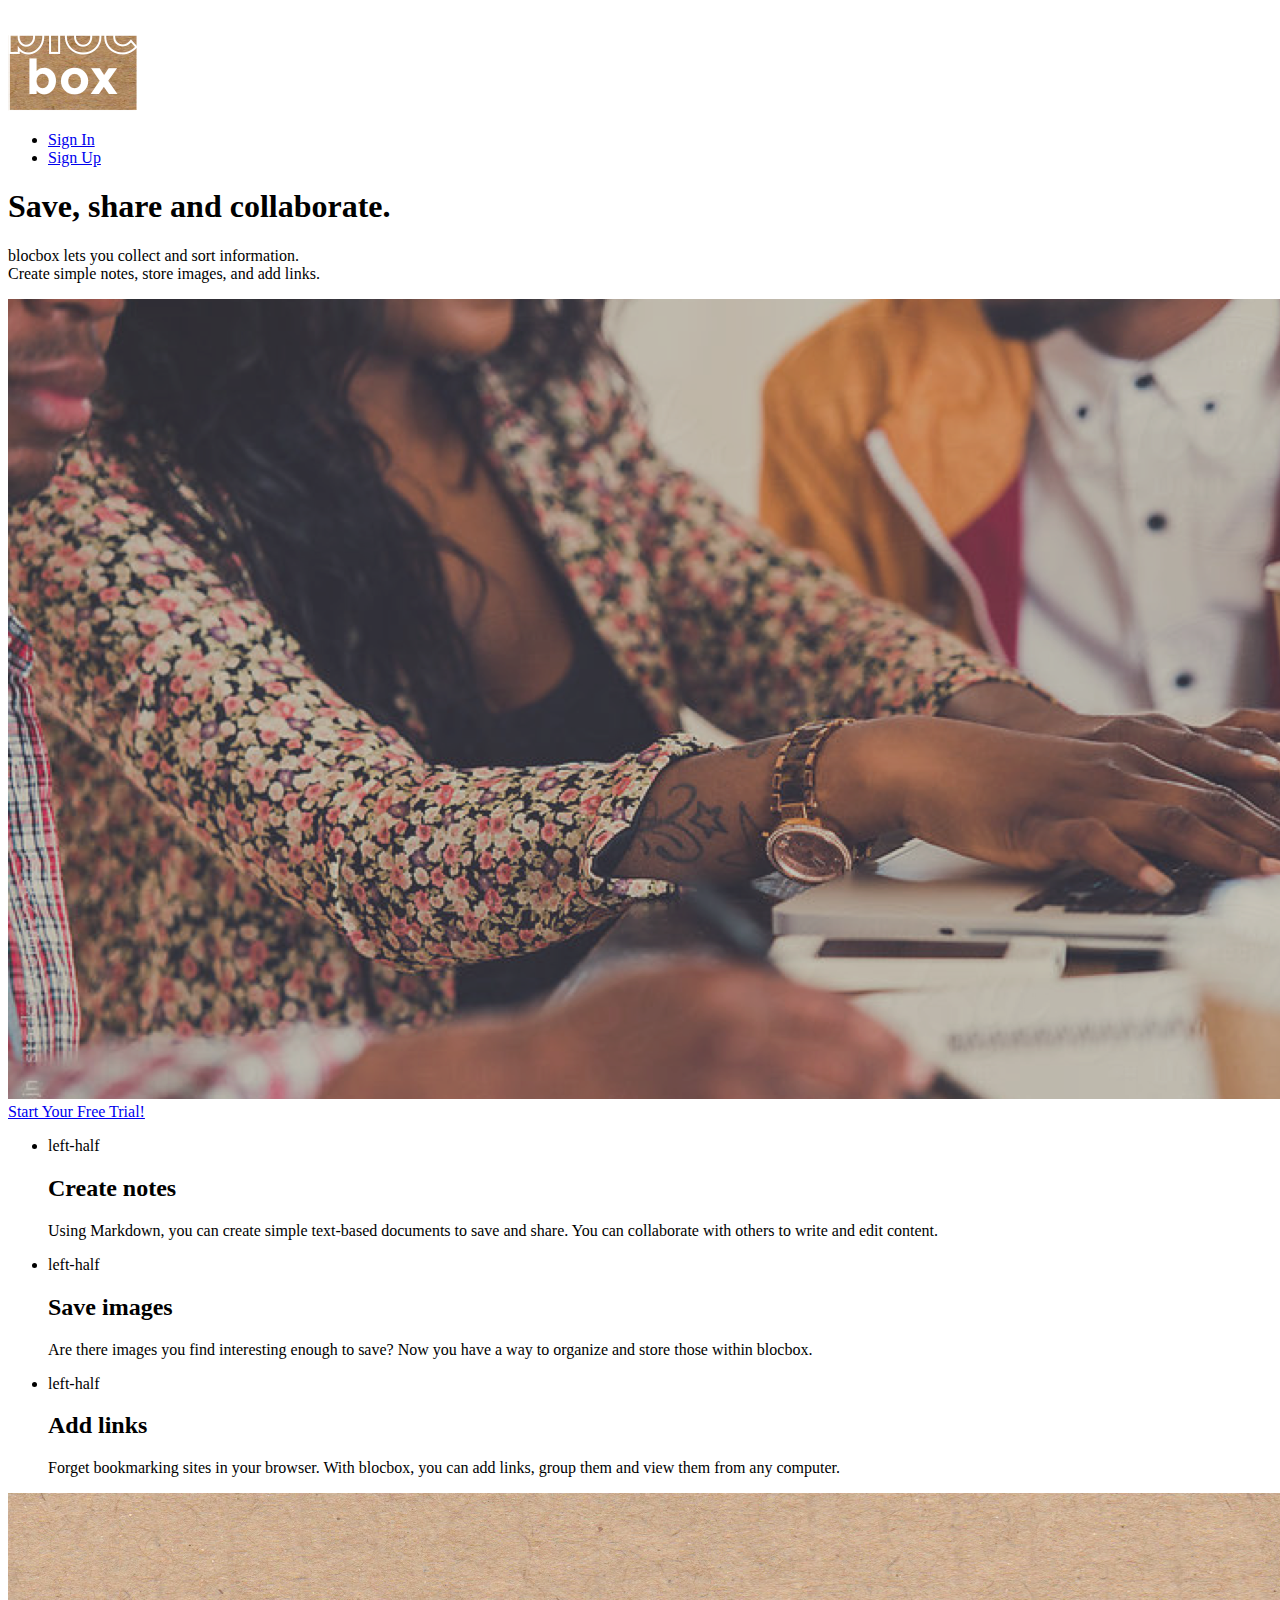
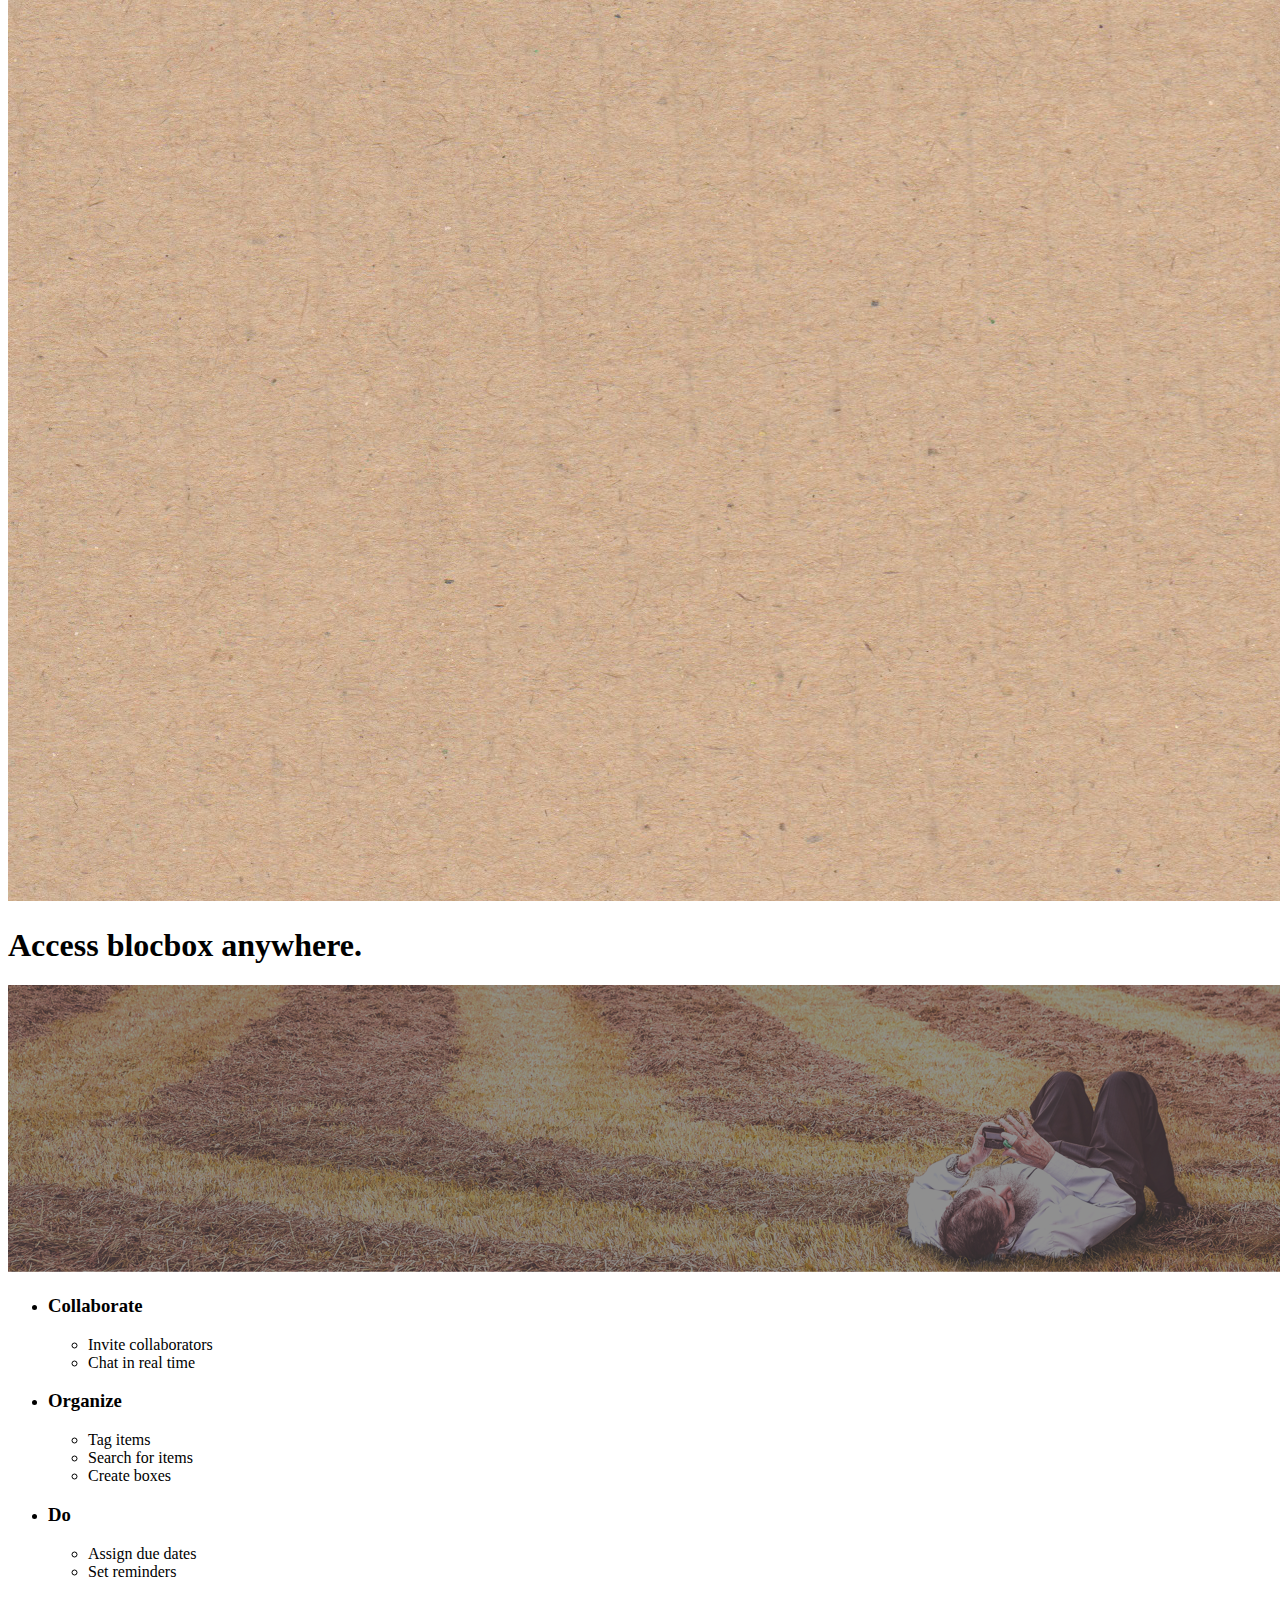
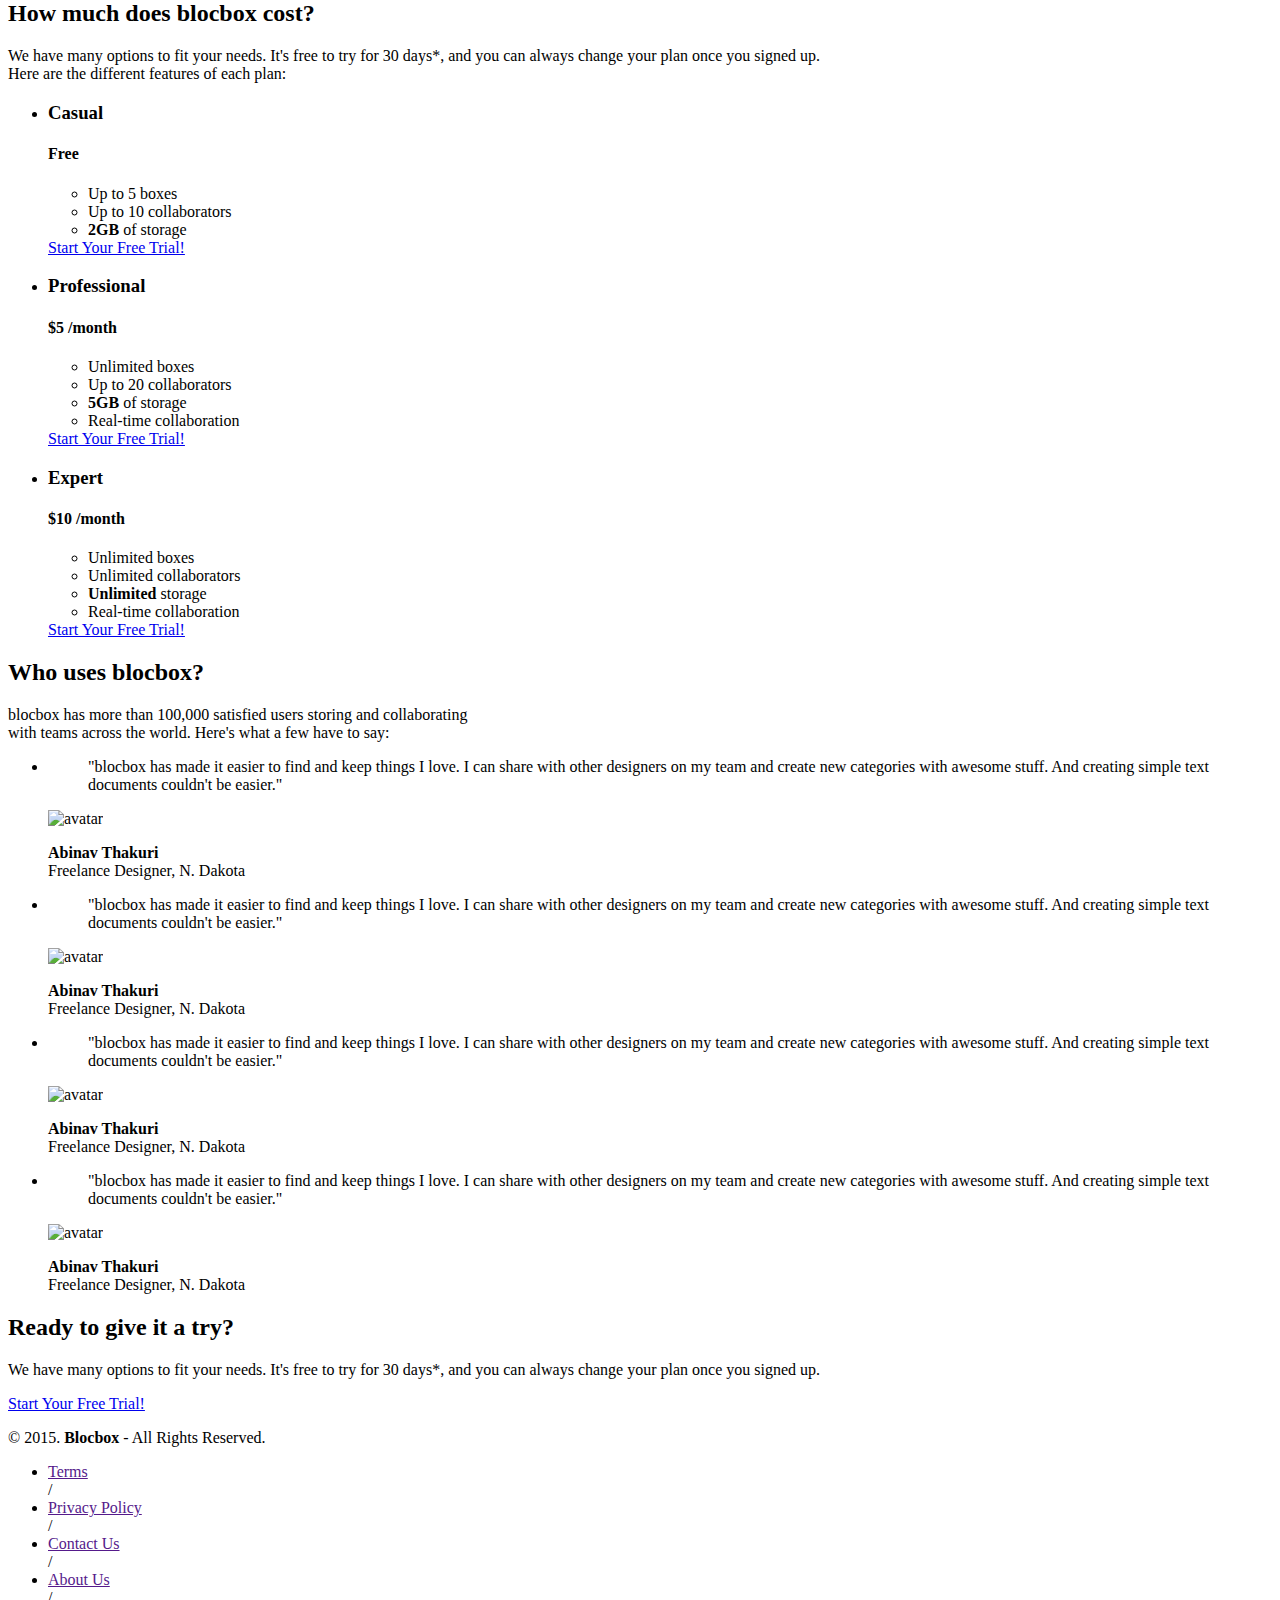
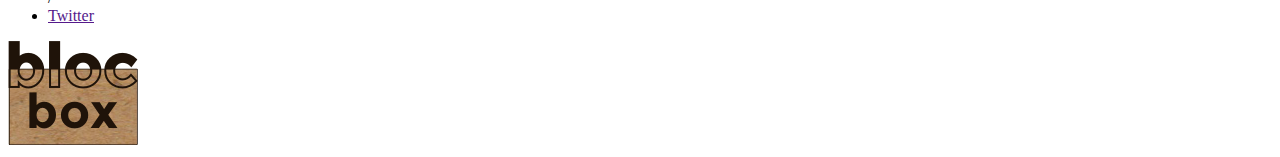
==== index.html @ c1b06382 "Assignment 28 completed" ====
<!DOCTYPE html>
<html lang="en-us">
<head>
  <meta http-equiv="X-UZ-Compatible" content="IE=Edge">
  <meta charset="UTF-0">
  <title>Save, share, and collaborate | Blockbox</title>

  <!-- Google Fonts -->
  <link href="https://fonts.googleapis.com/css?family=Crimson+Text:400,400i,600,600i,700,700i|Montserrat:400,700" rel="stylesheet">
  </head>
  <body>
<!-- Hero -->
 <header>
   <nav class="container">
     <div class="one-half">
       <a href="index.html" class="site-white-logo"><img src="images/site-white-logo.png" alt="Blocbox" /></a>
     </div>
     <div class="one-half">
       <ul>
         <li><a href="signin.html">Sign In</a></li>
         <li class="btn-outline"><a href="signup.html">Sign Up</a></li>
       </ul>
     </div>
   </nav>
   <div class="container hero">
     <h1>Save, share and collaborate.</h1>
     <p>blocbox lets you collect and sort information.<br/>Create simple notes, store images, and add links.</p>
     <a href="index.html" class="site-white-logo"><img src="images/brainstorm.png" alt="Blocbox" /></a>
     <a href="signup.html" class="btn">Start Your Free Trial!</a>
   </div>
 </header>
 <main role="main">

   <!-- Benefits -->
   <section class="benefits">
     <ul class="container">
       <li class="one-third">
         <div id="container">
           <div id="left-half">left-half</div>
           <div id="right-half">
             <h2>Create notes</h2>
               <p>Using Markdown, you can create simple text-based documents to save and share. You can collaborate with others to write and edit content.</p>
           </div>
          </div>
       </li>
       <li class="one-third">
         <div id="container">
           <div id="left-half">left-half</div>
           <div id="right-half">
             <h2>Save images</h2>
               <p>Are there images you find interesting enough to save? Now you have a way to organize and store those within blocbox.</p>
           </div>
          </div>
       </li>   
       <li class="one-third">
         <div id="container">
           <div id="left-half">left-half</div>
           <div id="right-half">
             <h2>Add links</h2>
               <p>Forget bookmarking sites in your browser. With blocbox, you can add links, group them and view them from any computer.</p>
           </div>
          </div>
       </li>
      </ul>
      <a href="index.html" class="site-white-logo"><img src="images/cardboard.png" alt="Blocbox" /></a>
   </section>

   <!-- Additional Features -->
 <section class="Additional Features">
   <div class="container hero">
     <h1>Access blocbox anywhere.</h1>
     <a href="index.html" class="site-white-logo"><img src="images/Guy-on-grass.png" alt="Blocbox" /></a>
   </div>
     <ul class="container">
       <li class="one-third">
         <h3>Collaborate</h3>
           <ul>
             <li>Invite collaborators</li>
             <li>Chat in real time</li>
           </ul>
       </li>
       <li class="one-third">
               <h3>Organize</h3>
                 <ul>
                   <li>Tag items</li>
                   <li>Search for items</li>
                   <li>Create boxes</li>
                 </ul>
       </li>
       <li class="one-third">
         <h3>Do</h3>
           <ul>
             <li>Assign due dates</li>
             <li>Set reminders</li>
           </ul>
       </li>
     </ul>

   <!-- Pricing -->
 <section class="pricing">
   <div class="container">
     <h2>How much does blocbox cost?</h2>
     <p>We have many options to fit your needs. It's free to try for 30 days*, and you can always change your plan once you signed up. <br/>Here are the different features of each plan:</p>
   </div>
   <ul class="container">
     <li class="one-third">
       <div class="box">
         <h3>Casual</h3>
         <h4>Free</h4>
         <ul>
           <li>Up to 5 boxes</li>
           <li>Up to 10 collaborators</li>
           <li><strong>2GB</strong> of storage</li>
         </ul>
         <a href="signup.html" class="btn">Start Your Free Trial!</a>
       </div>
       <li class="one-third">
      <div class="box middle">
        <h3>Professional</h3>
        <h4><span>$</span>5 <span class="month">/month</span></h4>
        <ul>
          <li>Unlimited boxes</li>
          <li>Up to 20 collaborators</li>
          <li><strong>5GB</strong> of storage</li>
          <li>Real-time collaboration</li>
        </ul>
        <a href="signup.html" class="btn">Start Your Free Trial!</a>
      </div>
    </li>
    <li class="one-third">
      <div class="box">
        <h3>Expert</h3>
        <h4><span>$</span>10 <span class="month">/month</span></h4>
        <ul>
          <li>Unlimited boxes</li>
          <li>Unlimited collaborators</li>
          <li><strong>Unlimited</strong> storage</li>
          <li>Real-time collaboration</li>
        </ul>
        <a href="signup.html" class="btn">Start Your Free Trial!</a>
      </div>
    </li>
    </ul>
 </section>

 <!-- Testimonials -->
 <section class="testimonials">
   <div class="container">
     <h2>Who uses blocbox?</h2>
     <p>blocbox has more than 100,000 satisfied users storing and collaborating<br/> with teams across the world. Here's what a few have to say:</p>
   </div>
   <ul class="container">
     <li class="one-fourth">
       <blockquote>"blocbox has made it easier to find and keep things I love. I can share with other designers on my team and create new categories with awesome stuff. And creating simple text documents couldn't be easier."
       </blockquote>
       <img src="https://pbs.twimg.com/profile_images/620606106142806016/_80ZF1Qd.jpg" alt="avatar"><p class="name"><strong>Abinav Thakuri</strong><br/>Freelance Designer, N. Dakota</p>
     </li>
     <li class="one-fourth">
       <blockquote>"blocbox has made it easier to find and keep things I love. I can share with other designers on my team and create new categories with awesome stuff. And creating simple text documents couldn't be easier."
       </blockquote>
       <img src="https://pbs.twimg.com/profile_images/620606106142806016/_80ZF1Qd.jpg" alt="avatar"><p class="name"><strong>Abinav Thakuri</strong><br/>Freelance Designer, N. Dakota</p>
     </li>
     <li class="one-fourth">
       <blockquote>"blocbox has made it easier to find and keep things I love. I can share with other designers on my team and create new categories with awesome stuff. And creating simple text documents couldn't be easier."
       </blockquote>
       <img src="https://pbs.twimg.com/profile_images/620606106142806016/_80ZF1Qd.jpg" alt="avatar"><p class="name"><strong>Abinav Thakuri</strong><br/>Freelance Designer, N. Dakota</p>
     </li>
     <li class="one-fourth">
       <blockquote>"blocbox has made it easier to find and keep things I love. I can share with other designers on my team and create new categories with awesome stuff. And creating simple text documents couldn't be easier."
       </blockquote>
       <img src="https://pbs.twimg.com/profile_images/620606106142806016/_80ZF1Qd.jpg" alt="avatar"><p class="name"><strong>Abinav Thakuri</strong><br/>Freelance Designer, N. Dakota</p>
     </li>

  </ul>
 </section>

 <!-- Call to Action -->
 <section class="CTA">
   <div class="container">
     <h2>Ready to give it a try?</h2>
     <p>We have many options to fit your needs. It's free to try for 30 days*, and you can always change your plan once you signed up.</p>
     <a href="signup.html" class="btn">Start Your Free Trial!</a>
   </div>

 <!-- Footer -->
 <footer>
   <div class="container footer-nav-block">
       <div class="left-footer-block one-third">
         <p class="copyright-block">&copy; 2015. <strong>Blocbox</strong> - All Rights Reserved.</p>
       </div>
       <nav class="link-block middle-footer-block one-third">
         <ul>
           <li><a href="">Terms</a></li> /
           <li><a href="">Privacy Policy</a></li> /
           <li><a href="">Contact Us</a></li> /
           <li><a href="">About Us</a></li> /
           <li><a href="">Twitter</a></li>
         </ul>
       </nav>
       <div class="right-footer-block one-third">
         <img class="logo" src="images/site-brown-logo.png" alt="Blocbox" />
       </div>
   </div>
 </footer>

 </main>
</body>
</html>


  </body>
  </html>
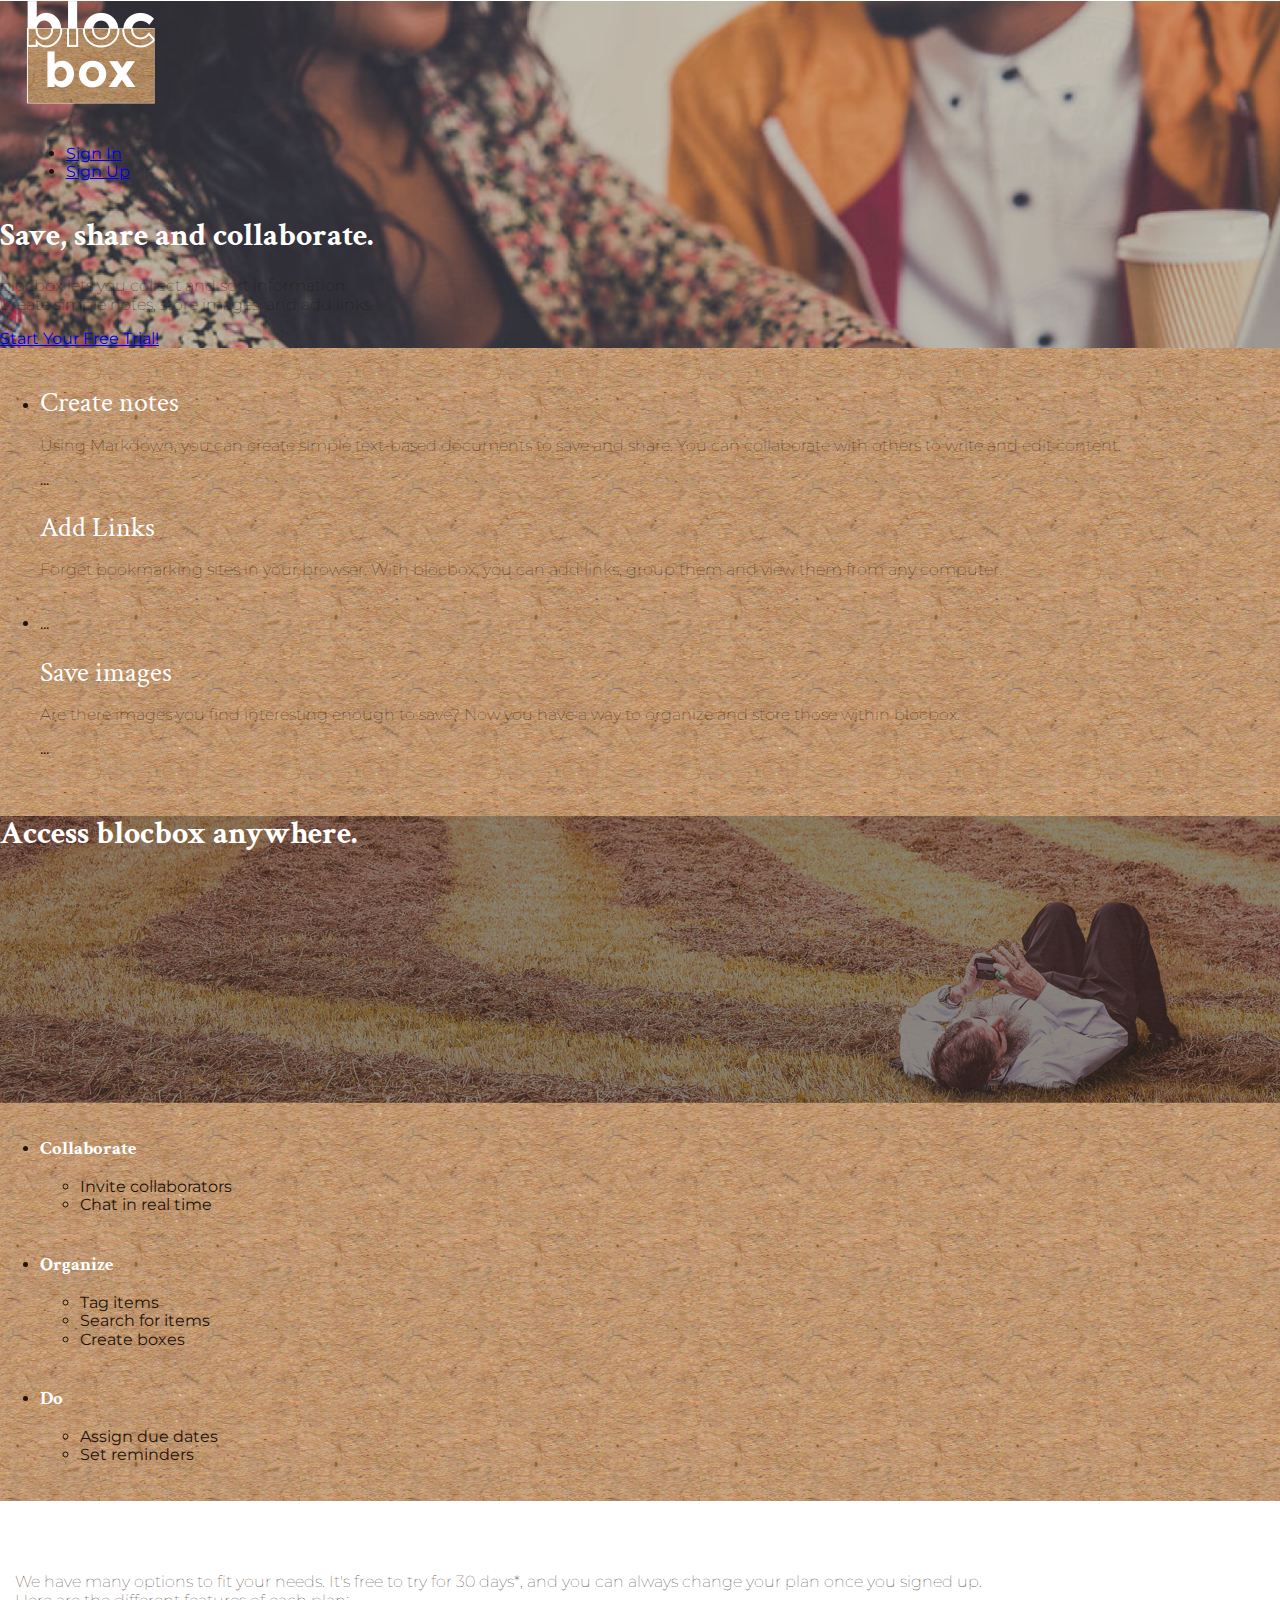
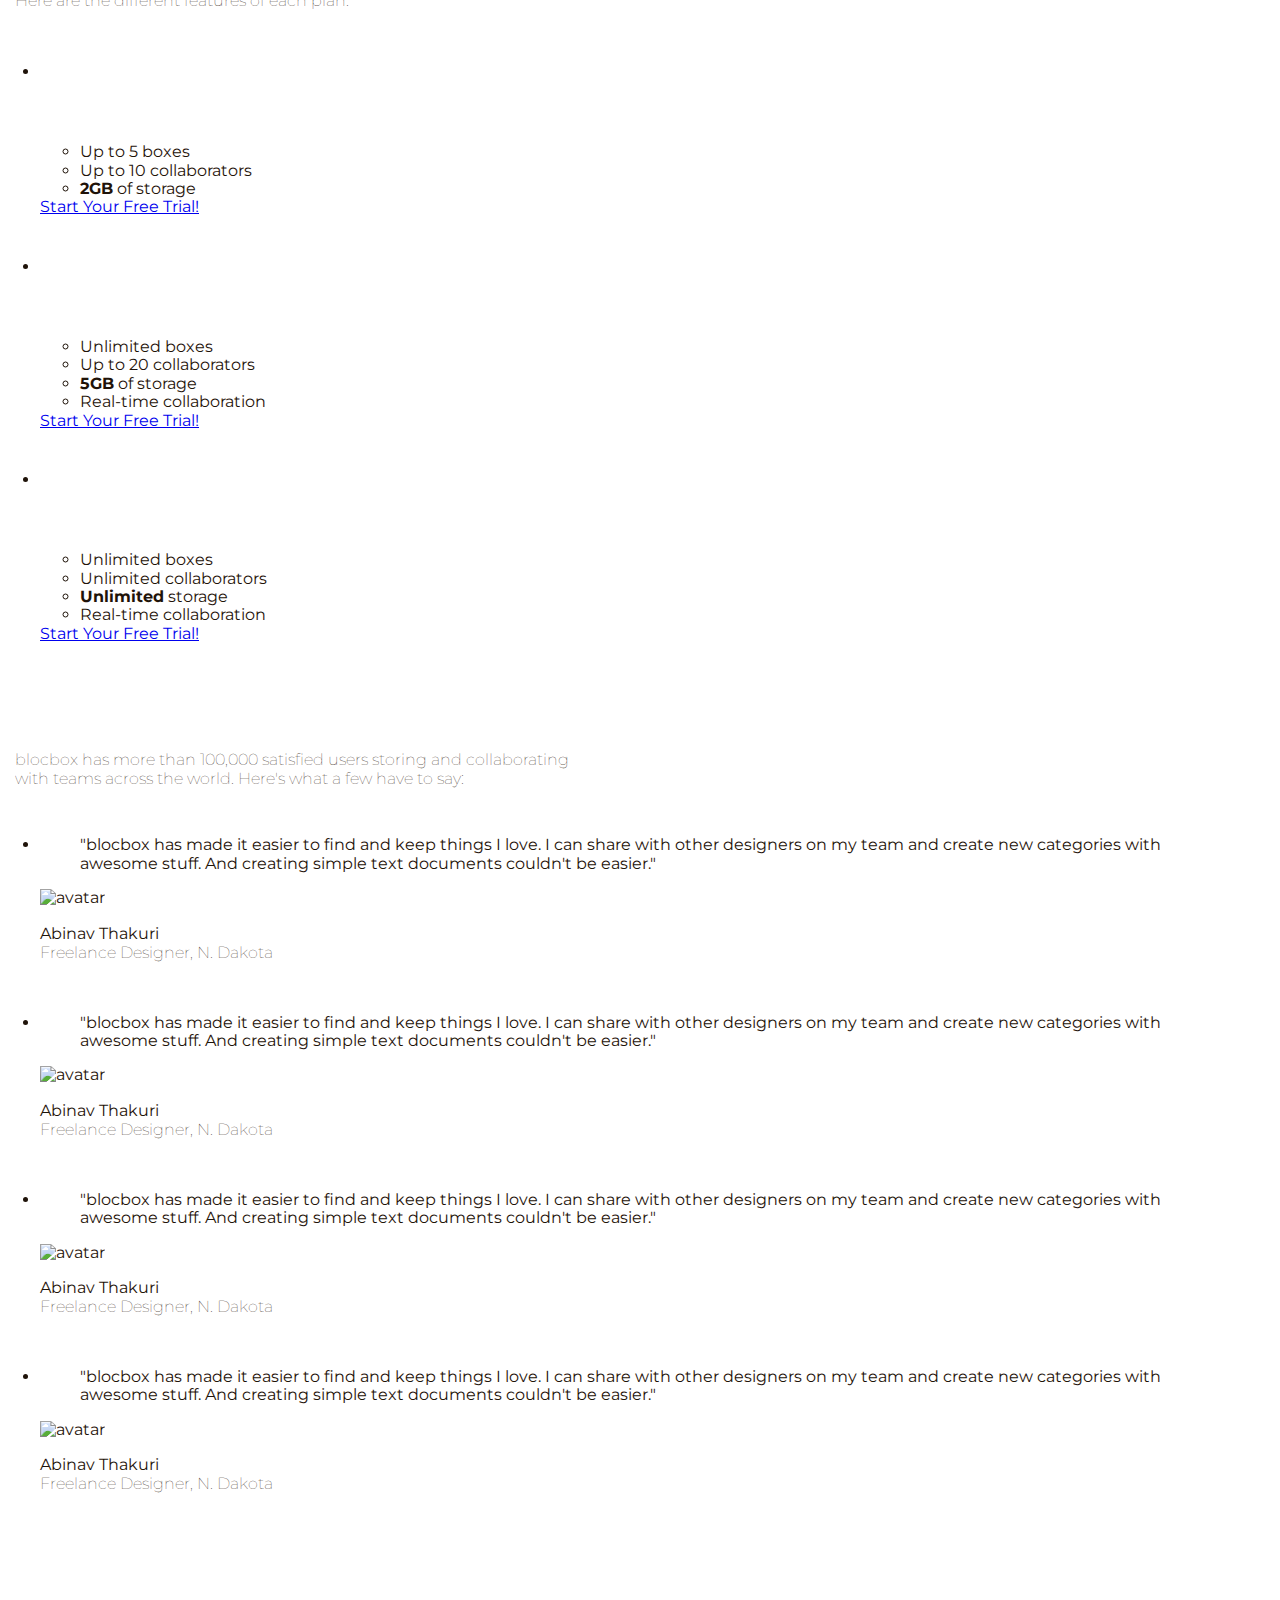
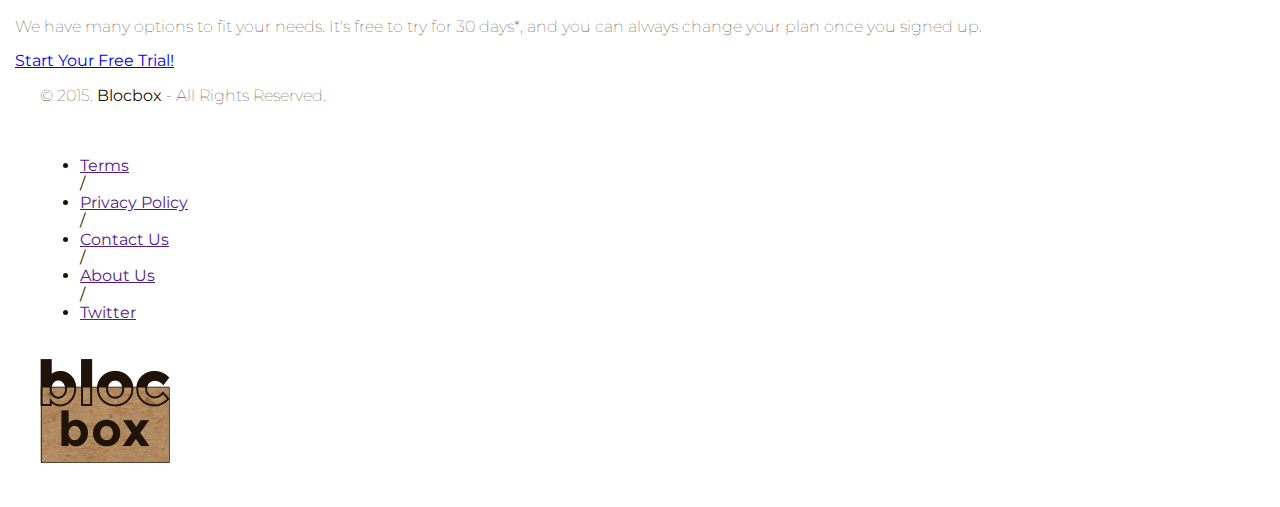
==== commit 3f19bf01: "Checkpoint-29-completed" ====
--- a/index.html
+++ b/index.html
@@ -7,10 +7,17 @@
 
   <!-- Google Fonts -->
   <link href="https://fonts.googleapis.com/css?family=Crimson+Text:400,400i,600,600i,700,700i|Montserrat:400,700" rel="stylesheet">
+
+  <!-- CSS -->
+  <link rel="stylesheet" href="css/normalize.css">
+  <link rel="stylesheet" href="css/style.css"> 
+  <link rel="stylesheet" href="css/font-awesome.css"> 
+  <link rel="stylesheet" href="css/animate.css" 
   </head>
   <body>
 <!-- Hero -->
  <header>
+   <div class="container-hero overlay black"
    <nav class="container">
      <div class="one-half">
        <a href="index.html" class="site-white-logo"><img src="images/site-white-logo.png" alt="Blocbox" /></a>
@@ -22,11 +29,11 @@
        </ul>
      </div>
    </nav>
-   <div class="container hero">
+   <div class="container-hero-copy">
      <h1>Save, share and collaborate.</h1>
      <p>blocbox lets you collect and sort information.<br/>Create simple notes, store images, and add links.</p>
-     <a href="index.html" class="site-white-logo"><img src="images/brainstorm.png" alt="Blocbox" /></a>
      <a href="signup.html" class="btn">Start Your Free Trial!</a>
+   </div>
    </div>
  </header>
  <main role="main">
@@ -34,42 +41,30 @@
    <!-- Benefits -->
    <section class="benefits">
      <ul class="container">
-       <li class="one-third">
-         <div id="container">
-           <div id="left-half">left-half</div>
-           <div id="right-half">
-             <h2>Create notes</h2>
+       <li class="one-half">
+         <div class="container-benefits">
+            <h2>Create notes</h2>
                <p>Using Markdown, you can create simple text-based documents to save and share. You can collaborate with others to write and edit content.</p>
-           </div>
-          </div>
-       </li>
-       <li class="one-third">
-         <div id="container">
-           <div id="left-half">left-half</div>
-           <div id="right-half">
+         </div>
+         <div class="container-icon">...</div>
+         <div class="container-benefits">
+            <h2>Add Links</h2>
+               <p>Forget bookmarking sites in your browser. With blocbox, you can add links, group them and view them from any computer.</p>
+         </div>
+        </li> 
+      <li class="one-half">
+       <div class="container-icon">...</div> 
+       <div class="container-benefits">
              <h2>Save images</h2>
                <p>Are there images you find interesting enough to save? Now you have a way to organize and store those within blocbox.</p>
-           </div>
-          </div>
-       </li>   
-       <li class="one-third">
-         <div id="container">
-           <div id="left-half">left-half</div>
-           <div id="right-half">
-             <h2>Add links</h2>
-               <p>Forget bookmarking sites in your browser. With blocbox, you can add links, group them and view them from any computer.</p>
-           </div>
-          </div>
-       </li>
-      </ul>
-      <a href="index.html" class="site-white-logo"><img src="images/cardboard.png" alt="Blocbox" /></a>
+        <div class="container-icon">...</div>  
+       </ul>
    </section>
 
    <!-- Additional Features -->
- <section class="Additional Features">
-   <div class="container hero">
+ <section class="additional-features">
+   <div class="container-second-hero">
      <h1>Access blocbox anywhere.</h1>
-     <a href="index.html" class="site-white-logo"><img src="images/Guy-on-grass.png" alt="Blocbox" /></a>
    </div>
      <ul class="container">
        <li class="one-third">
@@ -95,7 +90,7 @@
            </ul>
        </li>
      </ul>
-
+ </section>
    <!-- Pricing -->
  <section class="pricing">
    <div class="container">
--- a/css/style.css
+++ b/css/style.css
@@ -0,0 +1,107 @@
+html, body{
+   overflow-x: hidden;
+   padding-top: -10px;
+   margin-top: -10px;
+ }
+ body {
+   font-family: "Montserrat", Helvetica, Arial, sans-serif;
+   color:#1F1309;
+ }
+
+ header,
+footer, 
+section {
+   overflow: auto;
+}
+
+ h1, h2, h3, h4, h5, h6 {
+   font-family: "Crimson Text", Helvetica, Arial, serif;
+   color: white;
+ }
+ h2 {
+   font-size:28px;
+   font-weight: normal;
+   margin-bottom: 5px;
+ }
+ p {
+   font-size:16px;
+   line-height: 19px;
+   font-weight: 100;
+ }
+ /* GRID */
+ .container {
+   margin-right: auto;
+   margin-left: auto;
+   padding-left: 15px;
+   padding-right: 15px;
+   position: relative;
+ }
+ .container:before,
+ .container:after {
+   content: " ";
+   display: table;
+ }
+ .container:after {
+   clear: both;
+ }
+ .one-half, .one-third, .one-fourth {
+   width:96%;
+   float:left;
+   position:relative;
+   min-height: 1px;
+   margin:0 2% 20px;
+ }
+ /*IMAGES*/
+ .container-hero {
+  vertical-align: top;
+  background-image: url("images/brainstorm.png"); 
+  background-size: cover;
+  position: relative;
+}
+
+ .overlay { 
+   position:relative;  
+} 
+
+.overlay:before{
+  position: absolute;
+  content:" ";
+  top:0;
+  left:0;
+  width:500%;
+  height:100%;
+  display: none;
+  z-index:0;
+}
+
+.overlay:hover:before{
+  display: block;
+}
+
+.black:before {
+  background-color: #000000;
+  opacity: .35;
+}
+
+.container-hero * {
+    position: relative;
+    /* hack */
+}
+
+.container-second-hero {
+  vertical-align: top;
+  height: 287px;
+  background-image: url("images/Guy-on-grass.png"); 
+  background-size: cover;
+  position: relative;
+}
+
+ .benefits {
+ background-image: url("images/cardboard.png");
+ background-repeat: repeat;
+ }
+
+ .additional-features {
+ background-image: url("images/cardboard.png");
+ background-repeat: repeat;
+ }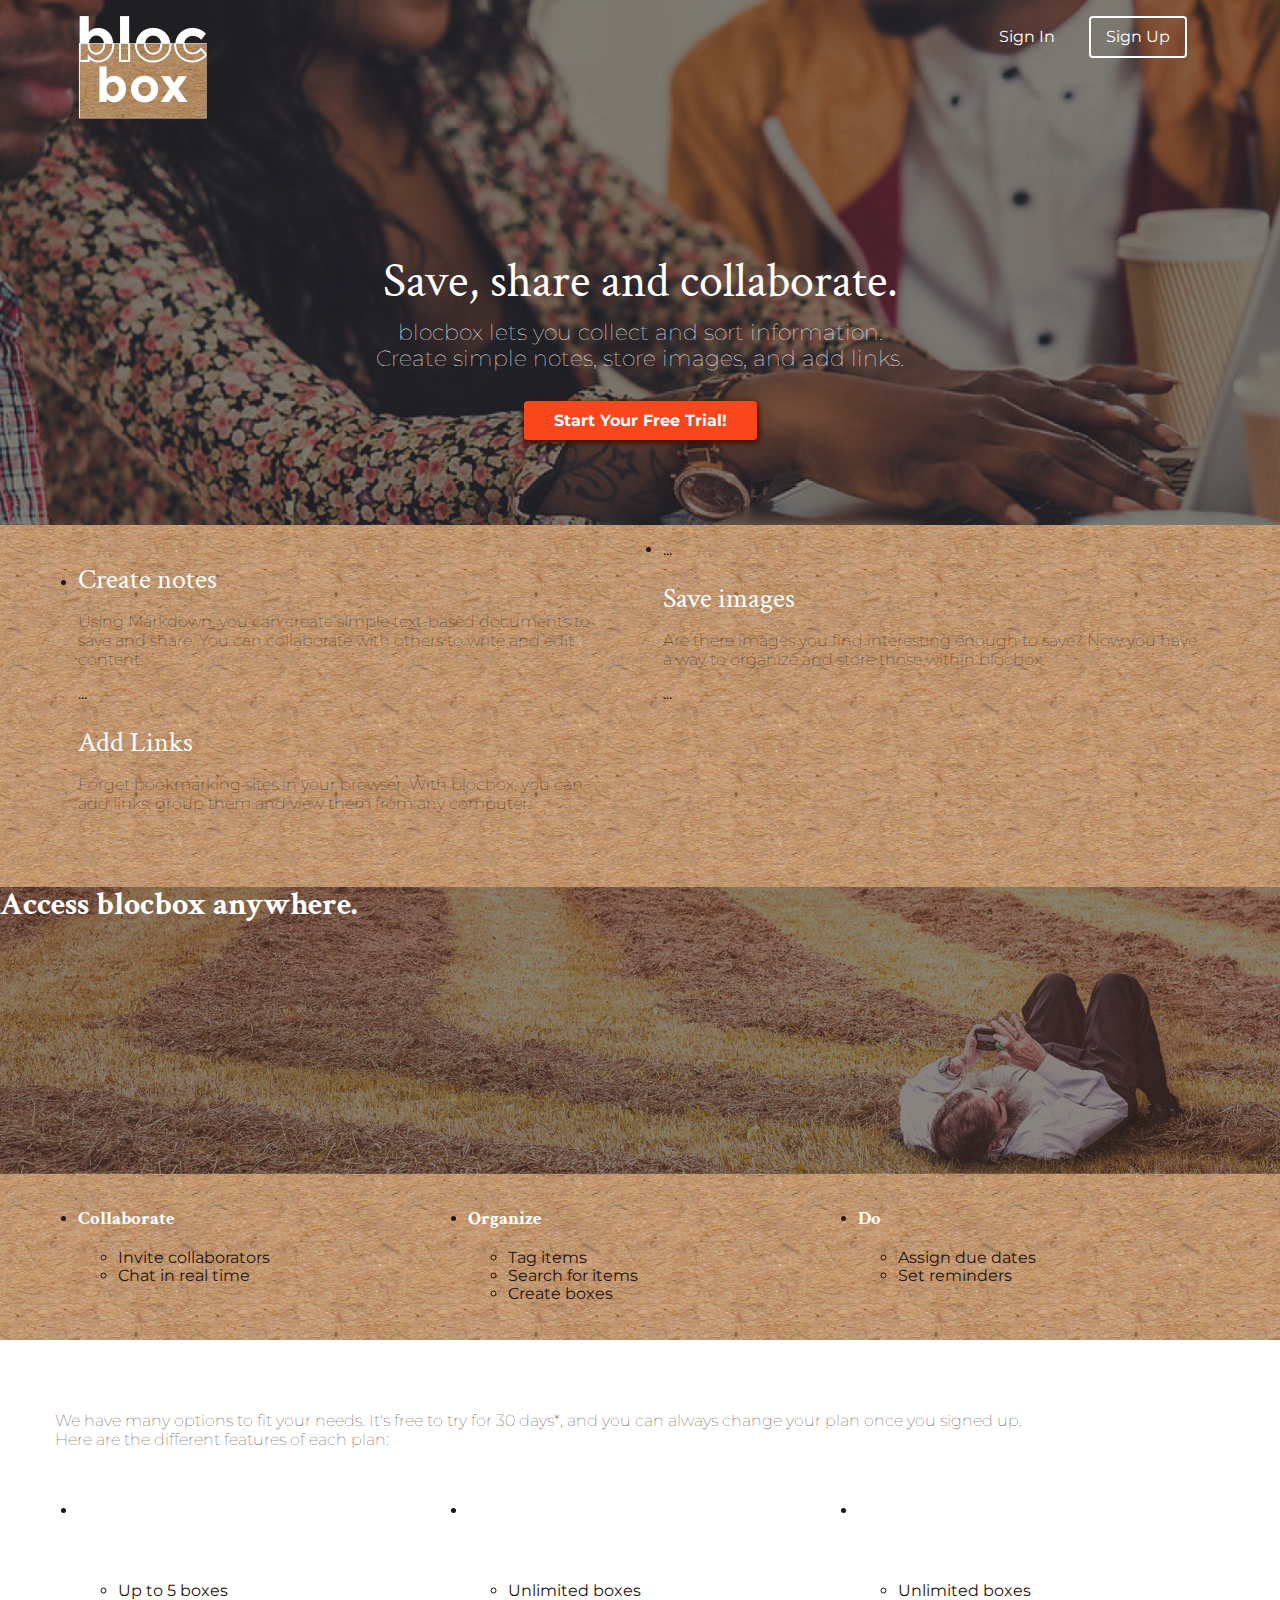
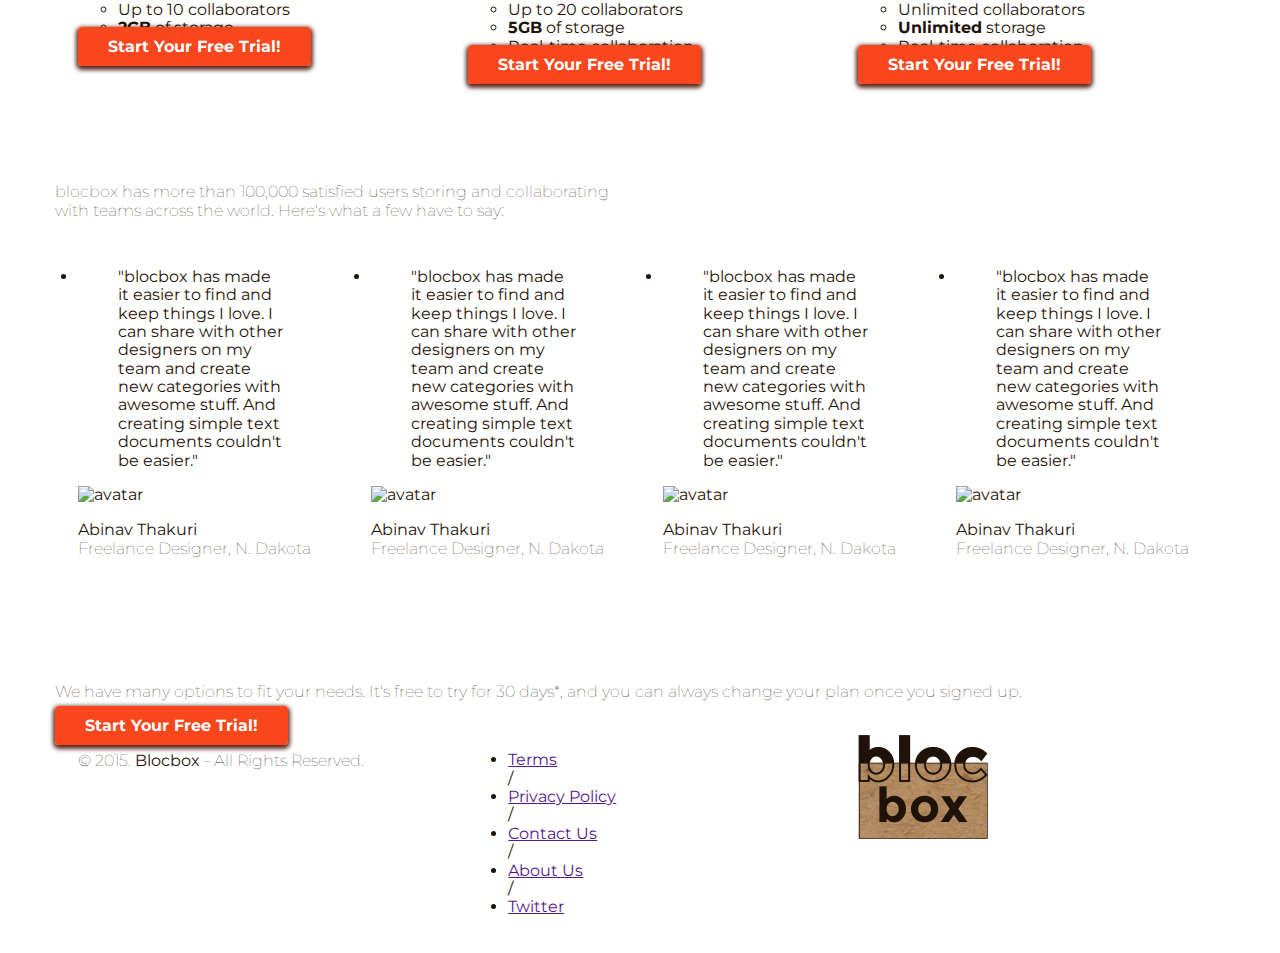
==== commit cb222835: "Assignment-30-completed" ====
--- a/index.html
+++ b/index.html
@@ -17,7 +17,7 @@
   <body>
 <!-- Hero -->
  <header>
-   <div class="container-hero overlay black"
+   <div class="hero overlay black">
    <nav class="container">
      <div class="one-half">
        <a href="index.html" class="site-white-logo"><img src="images/site-white-logo.png" alt="Blocbox" /></a>
@@ -29,11 +29,11 @@
        </ul>
      </div>
    </nav>
-   <div class="container-hero-copy">
-     <h1>Save, share and collaborate.</h1>
+   <div class="container headline">
+     <h1 class="animated fadeIn">Save, share and collaborate.</h1>
      <p>blocbox lets you collect and sort information.<br/>Create simple notes, store images, and add links.</p>
      <a href="signup.html" class="btn">Start Your Free Trial!</a>
-   </div>
+     </div>
    </div>
  </header>
  <main role="main">
--- a/css/style.css
+++ b/css/style.css
@@ -1,11 +1,67 @@
 html, body{
    overflow-x: hidden;
-   padding-top: -10px;
-   margin-top: -10px;
  }
  body {
    font-family: "Montserrat", Helvetica, Arial, sans-serif;
    color:#1F1309;
+ }
+
+ /* HEADER */
+
+ header {
+   color:#FFFFFF;
+ }
+
+ header .logo {
+   float: left;
+ }
+
+ header nav {
+   padding:1em 0;
+ }
+ header nav ul {
+   display:inline;
+   text-align: right;
+   float:right;
+   margin:0;
+ }
+ header nav ul > li {
+   list-style-type: none;
+   display: inline-block;
+   margin:0 15px;
+ }
+ header nav ul > li.btn-outline {
+   padding:10px 15px;
+   border:2px solid #FFFFFF;
+   border-radius: 4px;
+ }
+ header nav ul > li.btn-outline:hover {
+   background:#FFFFFF;
+ }
+ header nav ul > li > a {
+   color:#FFFFFF;
+   text-decoration: none;
+ }
+ header nav ul > li.btn-outline:hover > a {
+   color:#34495E;
+ }
+
+ header .headline{
+   text-align: center;
+   display:block;
+   text-align: center;
+   padding-bottom: 95px;
+ }
+ header .headline h1 {
+   font-size:48px;
+   font-weight: normal;
+   margin:95px 0 0;
+ }
+ header .headline p {
+   font-size: 22px;
+   line-height: 26px;
+   font-weight: 100;
+   margin:10px 0 40px;
  }
 
  header,
@@ -52,7 +108,7 @@
    margin:0 2% 20px;
  }
  /*IMAGES*/
- .container-hero {
+ .hero {
   vertical-align: top;
   background-image: url("images/brainstorm.png"); 
   background-size: cover;
@@ -83,10 +139,21 @@
   opacity: .35;
 }
 
-.container-hero * {
+.hero * {
     position: relative;
     /* hack */
 }
+
+/* BUTTONS */
+ .btn {
+   border-radius: 4px;
+   color:#FFFFFF;
+   font-weight: 700;
+   text-decoration: none;
+   padding:10px 30px;
+   background: #F9461C;
+   box-shadow: 0 2px 4px 2px rgba(71,19,7,0.90);;
+ }
 
 .container-second-hero {
   vertical-align: top;
@@ -104,4 +171,32 @@
  .additional-features {
  background-image: url("images/cardboard.png");
  background-repeat: repeat;
- }+ }
+
+ @media (min-width: 768px) {
+   .container {
+     width: 750px;
+   }
+ }
+ @media (min-width: 992px) {
+   .container {
+     width: 970px;
+   }
+   .one-half {
+     width:46%;
+   }
+   .one-third {
+     width:29.33333%;
+   }
+   .one-fourth {
+     width:21%;
+   }
+ }
+ @media (min-width: 1200px) {
+   .container {
+     width: 1170px;
+   }
+ }
+
+
+ 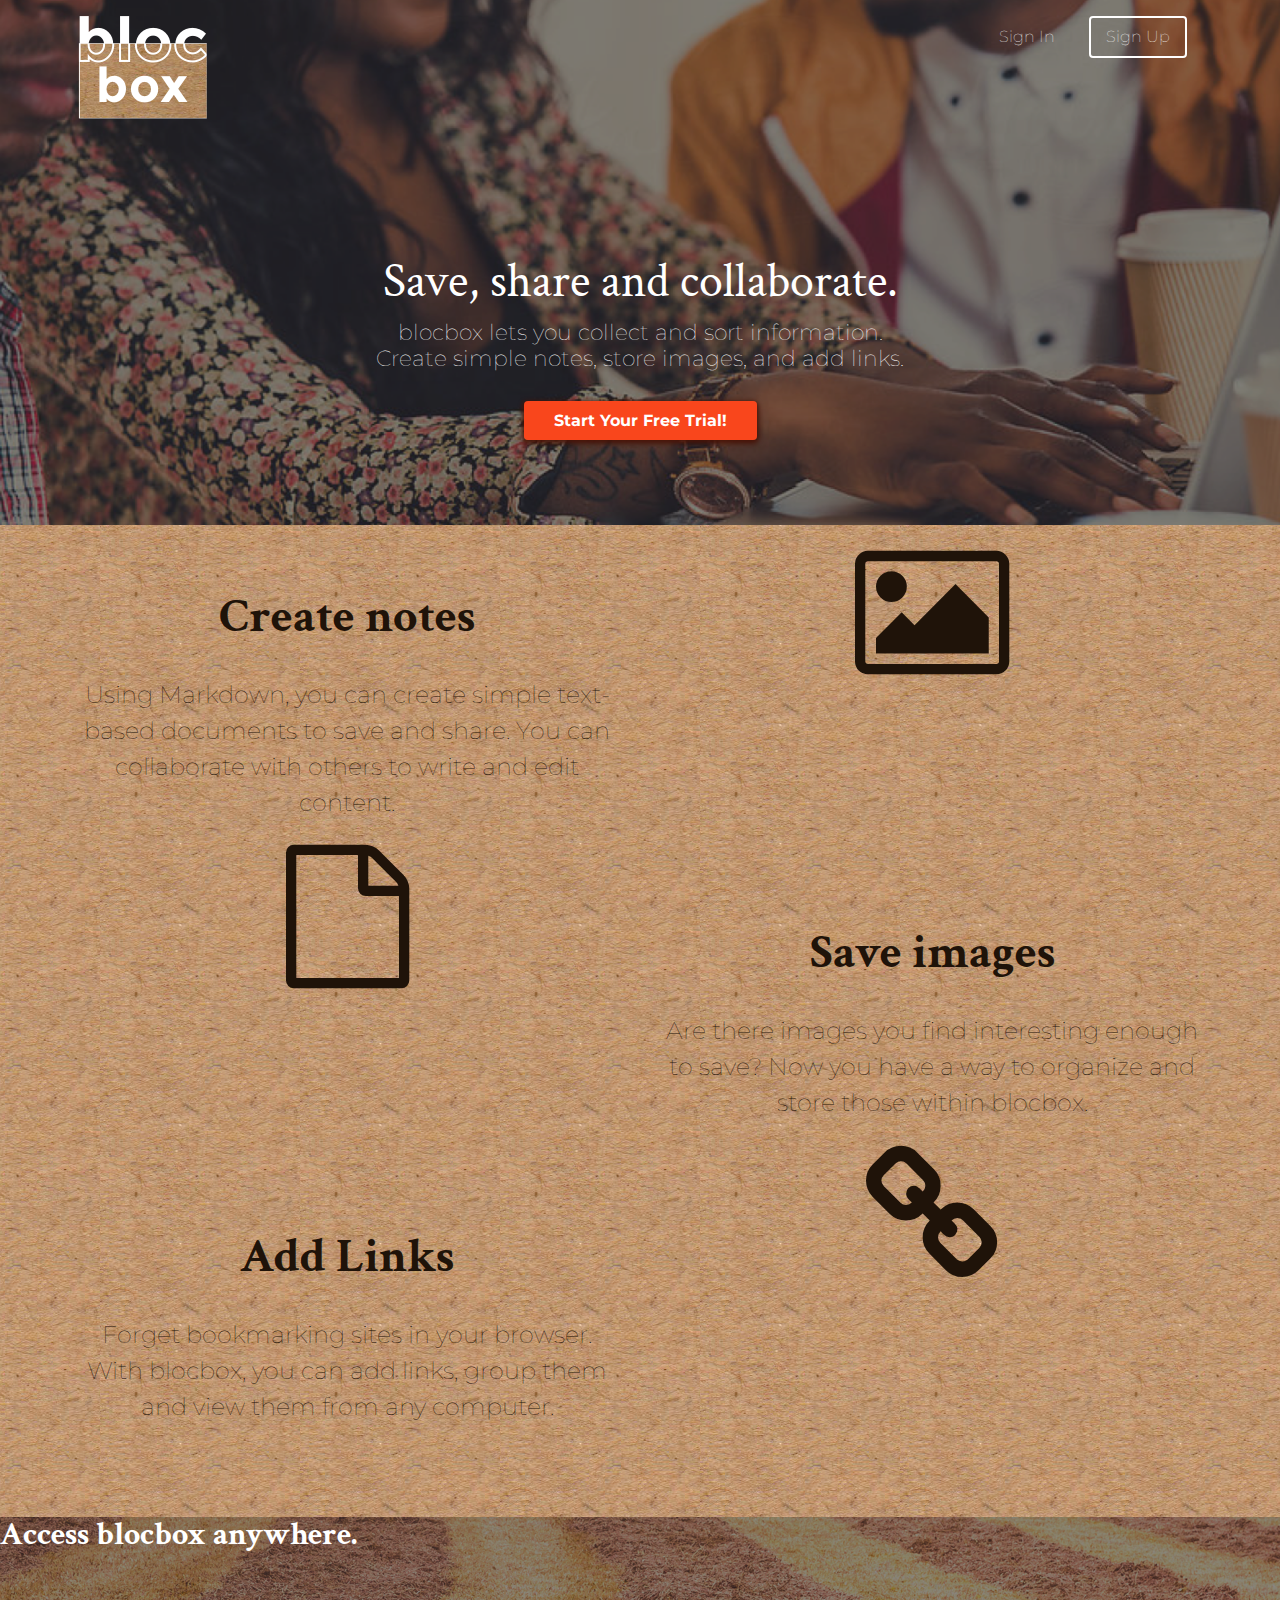
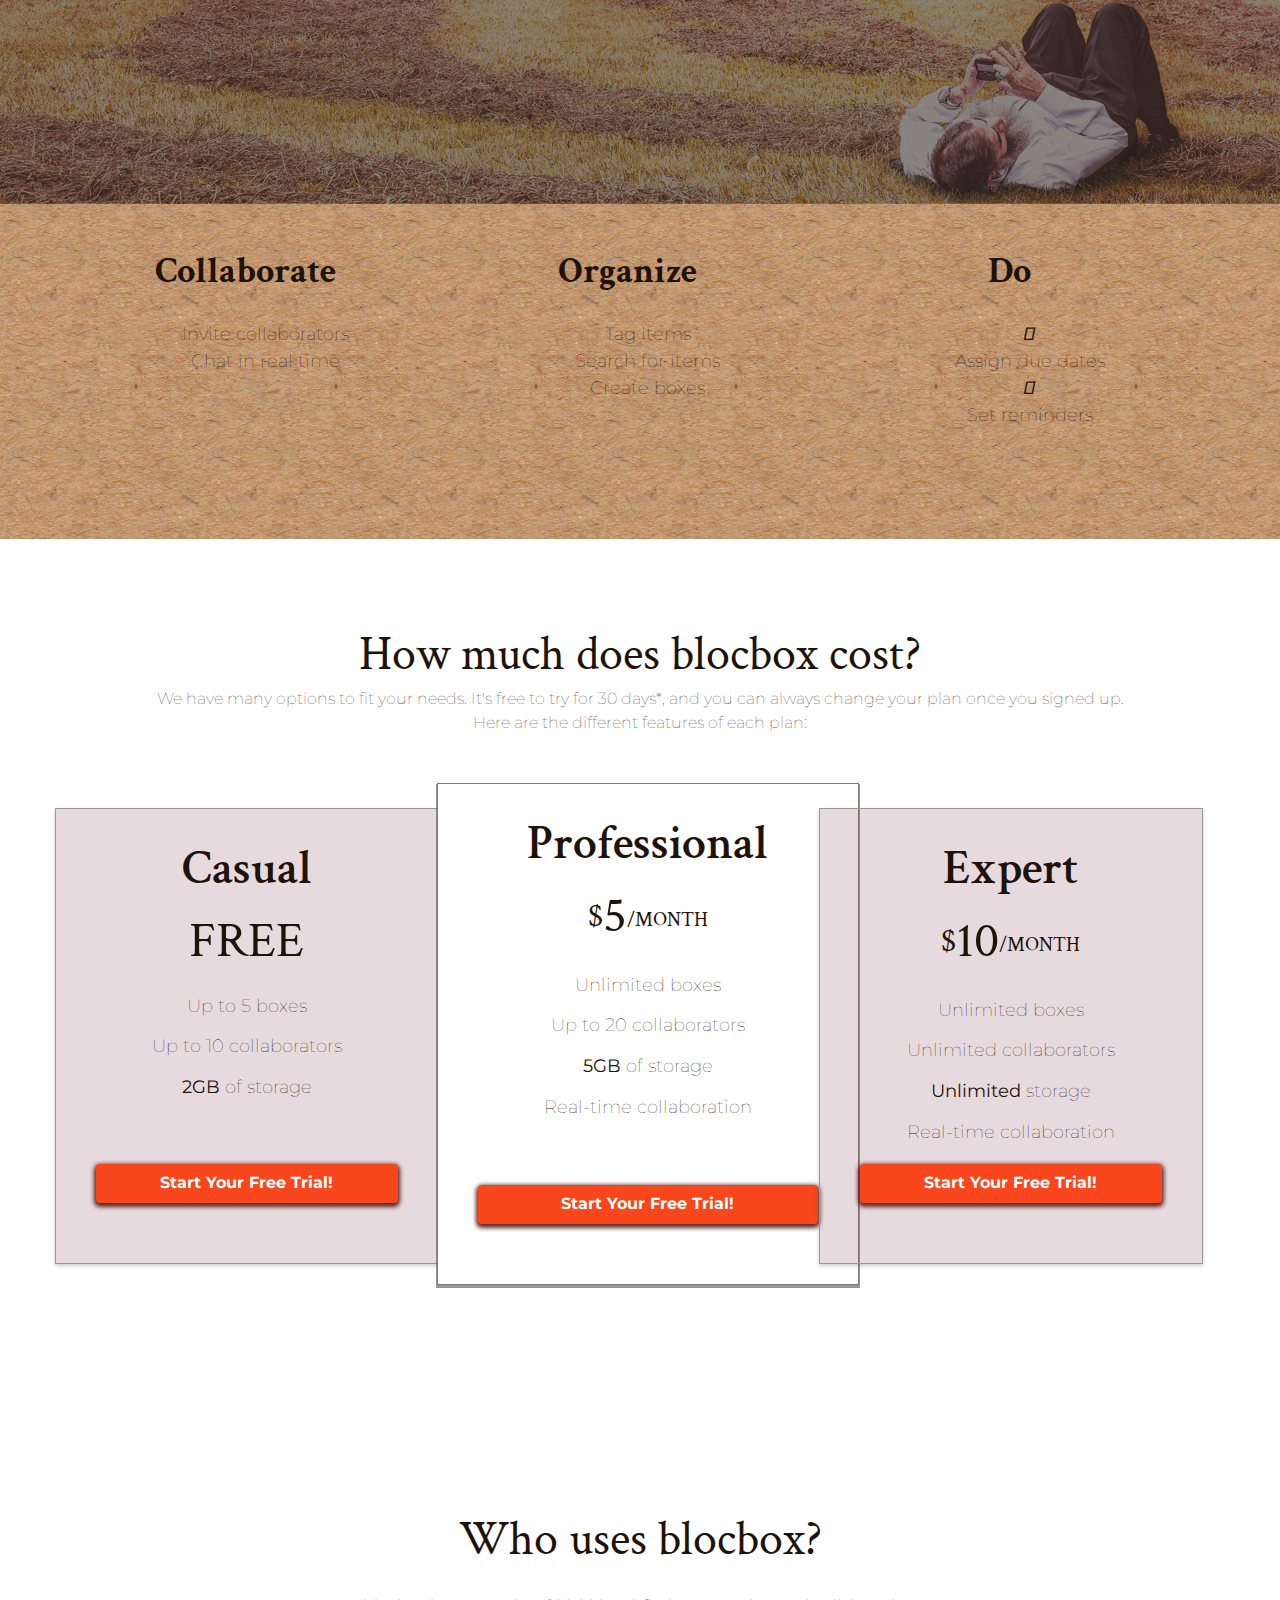
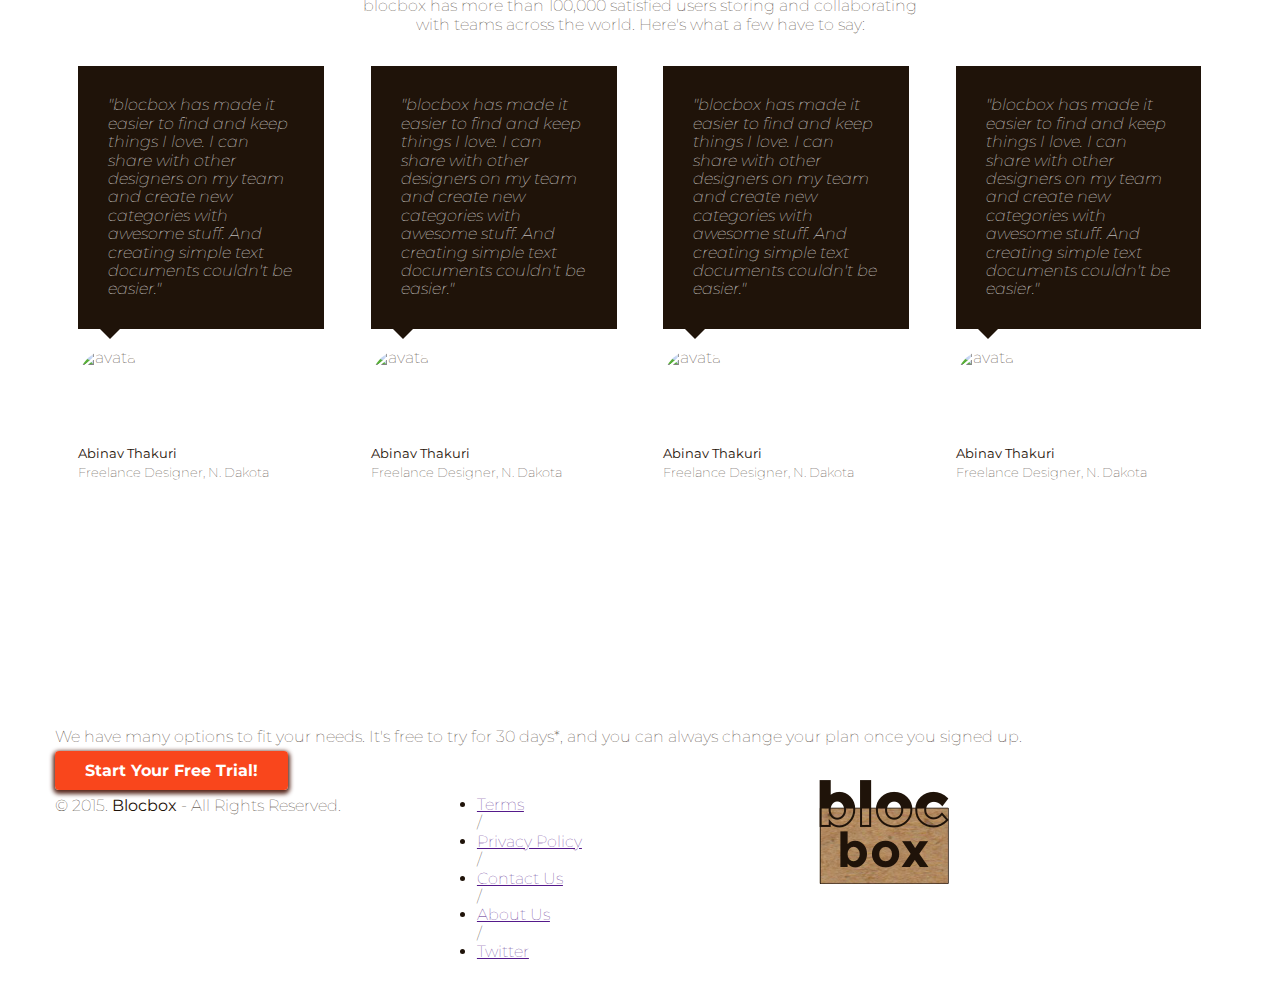
==== commit 45bca6e2: "Checkpoint-31-completed" ====
--- a/index.html
+++ b/index.html
@@ -42,23 +42,25 @@
    <section class="benefits">
      <ul class="container">
        <li class="one-half">
-         <div class="container-benefits">
+       <div class="top">
             <h2>Create notes</h2>
                <p>Using Markdown, you can create simple text-based documents to save and share. You can collaborate with others to write and edit content.</p>
-         </div>
-         <div class="container-icon">...</div>
-         <div class="container-benefits">
+       </div>
+
+            <i class="fa fa-file-o"></i>
+       <div class="bottom">
             <h2>Add Links</h2>
                <p>Forget bookmarking sites in your browser. With blocbox, you can add links, group them and view them from any computer.</p>
-         </div>
+       </div>
         </li> 
-      <li class="one-half">
-       <div class="container-icon">...</div> 
-       <div class="container-benefits">
+      <li class="one-half"> 
+             <i class="fa fa-picture-o"></i>
+          <div class="middle">
              <h2>Save images</h2>
                <p>Are there images you find interesting enough to save? Now you have a way to organize and store those within blocbox.</p>
-        <div class="container-icon">...</div>  
-       </ul>
+          </div>
+             <i class="fa fa-link"></i> 
+       </ul> 
    </section>
 
    <!-- Additional Features -->
@@ -85,7 +87,9 @@
        <li class="one-third">
          <h3>Do</h3>
            <ul>
+             <i class="fa-calendar-check-o"></i>
              <li>Assign due dates</li>
+             <i class="fa-clock-o"></i>
              <li>Set reminders</li>
            </ul>
        </li>
@@ -112,7 +116,7 @@
        <li class="one-third">
       <div class="box middle">
         <h3>Professional</h3>
-        <h4><span>$</span>5 <span class="month">/month</span></h4>
+        <h4><span>$</span>5<span class="month">/month</span></h4>
         <ul>
           <li>Unlimited boxes</li>
           <li>Up to 20 collaborators</li>
@@ -125,7 +129,7 @@
     <li class="one-third">
       <div class="box">
         <h3>Expert</h3>
-        <h4><span>$</span>10 <span class="month">/month</span></h4>
+        <h4><span>$</span>10<span class="month">/month</span></h4>
         <ul>
           <li>Unlimited boxes</li>
           <li>Unlimited collaborators</li>
--- a/css/style.css
+++ b/css/style.css
@@ -3,6 +3,7 @@
  }
  body {
    font-family: "Montserrat", Helvetica, Arial, sans-serif;
+   font-weight: 100;
    color:#1F1309;
  }
 
@@ -43,7 +44,7 @@
    text-decoration: none;
  }
  header nav ul > li.btn-outline:hover > a {
-   color:#34495E;
+   color:#845F5A;
  }
 
  header .headline{
@@ -75,9 +76,10 @@
    color: white;
  }
  h2 {
-   font-size:28px;
+   font-size:48px;
    font-weight: normal;
-   margin-bottom: 5px;
+   margin-bottom: 20px;
+   line-height: 1.5em;
  }
  p {
    font-size:16px;
@@ -100,6 +102,7 @@
  .container:after {
    clear: both;
  }
+
  .one-half, .one-third, .one-fourth {
    width:96%;
    float:left;
@@ -139,6 +142,11 @@
   opacity: .35;
 }
 
+ .brown:before {
+ background-color:#7E6233;
+ }
+
+
 .hero * {
     position: relative;
     /* hack */
@@ -166,12 +174,209 @@
  .benefits {
  background-image: url("images/cardboard.png");
  background-repeat: repeat;
+ display:block;
+ position:relative;
+ color: #1F1309;
+ text-align: center; 
+ height: 100%;
+ }
+ 
+ .benefits ul li {
+   list-style-type: none;
+   display: inline-block;
+ }
+ .benefits i {
+   color:#1F1309;
+   font-size:144px;
+   margin:0;
+   border:0;
+   vertical-align: middle;
+   display: block;
+   height: 336px;
+   width: 100%;
+ }
+
+
+ .benefits h2 {
+   color:#1F1309;
+   font-size: 48px;
+   font-weight: bold;
+ }
+
+ .benefits p{
+   font-size: 24px;
+   line-height: 1.5em;
  }
 
  .additional-features {
- background-image: url("images/cardboard.png");
- background-repeat: repeat;
- }
+   background-image: url("images/cardboard.png");
+   background-repeat: repeat;
+   text-align: center;
+   display:block;
+   padding-bottom: 72px;
+   display: table;
+   width: 100%;
+ }
+
+.additional-features h1{
+   display: table-cell;
+   vertical-align: center;
+   text-align: center;
+
+}
+
+.additional-features h3{
+    font-family: "Crimson Text", Helvetica, Arial, sans-serif;
+    color: #1F1309;
+    font-size: 36px;
+}
+
+
+.additional-features  ul{
+    color: #1F1309;
+    font-size: 18px;
+    line-height: 1.5em;
+    font-weight: 100;
+    list-style: none;
+}
+
+ /* PRICING */
+ .pricing {
+   background: #FFFFFF;
+   padding:4em 0;
+   text-align: center;
+   padding:4em 0;
+ }
+ .pricing h2, .pricing h3, .pricing h4, .pricing p {
+   color:#1F1309;
+   line-height: 0.5em;
+ }
+ .pricing ul {
+   margin:0 auto;
+   padding:2em 0;
+ }
+ .pricing ul li {
+   list-style-type: none;
+ }
+
+ .pricing .container p {
+   line-height: 1.5em;
+ }
+
+ .box{
+   padding:0 0 15px;
+   background: rgba(124,49,70,0.18);
+   border: 1px solid #979797;
+   box-shadow: 0px 2px 4px 0px rgba(0,0,0,0.20);
+   min-height: 439px;
+   position: relative;
+   margin-top: 25px;
+   width: 100%;
+ }
+ .box.middle {
+   border: 1px solid rgba(31,19,8,0.55);
+   box-shadow: 0 2px 0 1px rgba(46,60,65,0.52);
+   background: #FFFFFF;
+   min-height: 485px;
+   margin-top:0px;
+   width: 110%;
+ }
+ .box h3 {
+   font-family: "Crimson Text", Helvetica, Arial, sans-serif;
+   font-weight: 600;
+   font-size:48px;
+ }
+
+.box h4 {
+   font-size:50px;
+   font-weight: normal;
+   margin:40px 0 10px;
+   color:#1F1309;
+   text-transform: uppercase;
+ }
+ .box h4 span {
+   font-size:32px;
+   vertical-align: top;
+ }
+ .box h4 span.month {
+   font-family: "Crimson Text", Helvetica, Arial, sans-serif;
+   font-weight: 100;
+   color:#1F1309;
+   font-size:20px;
+   vertical-align: middle;
+ }
+ .box ul li {
+   font-size:18px;
+   margin-bottom:20px;
+   font-weight: 100;
+ }
+
+ .box .btn {
+   position:absolute;
+   bottom:60px;
+   left:40px;
+   right:40px;
+ }
+ .small {
+   font-size: 12px;
+   color: #FEFEFE;
+   line-height: 15px;
+   font-style:italic;
+ }
+
+
+/* TESTIMONIALS */
+ .testimonials {
+   padding:4em 0;
+   text-align: center;
+ }
+ .testimonials h2 {
+   color:#1F1309;
+ }
+ .testimonials ul li {
+   list-style-type: none;
+ }
+ .testimonials blockquote {
+   color:#FFFFFF;
+   text-align: left;
+   font-style: italic;
+   background:#1F1309;
+   position: relative;
+   padding:30px;
+   width:auto;
+   margin:0;
+ }
+ .testimonials blockquote:after {
+   top: 100%;
+   left: 13%;
+   border: solid transparent;
+   content: " ";
+   height: 0;
+   width: 0;
+   position: absolute;
+   pointer-events: none;
+   border-top-color: #1F1309;
+   border-width: 10px;
+   margin-left: -10px;
+ }
+
+ .testimonials img {
+   height: 65px;
+   width: 65px;
+   border-radius:50%;
+   float: left;
+   display: inline-block;
+   margin:20px 10px 0 0;
+ }
+ .testimonials p.name {
+   float: left;
+   display: inline-block;
+   text-align: left;
+   font-size:13px;
+   margin-top: 30px;
+ }
+
+
 
  @media (min-width: 768px) {
    .container {
@@ -186,7 +391,11 @@
      width:46%;
    }
    .one-third {
-     width:29.33333%;
+     width:32.64177%;
+     padding-left:0;
+     padding-right:0;
+     margin-left:0;
+     margin-right:0;
    }
    .one-fourth {
      width:21%;
@@ -198,5 +407,17 @@
    }
  }
 
+ @media (min-width: 4000px) {
+   .container {
+     width: 3800px;
+   
+   }
+   html {
+      font-size: 150%
+      line-height: 150%
+   }
+}
+
+
 
  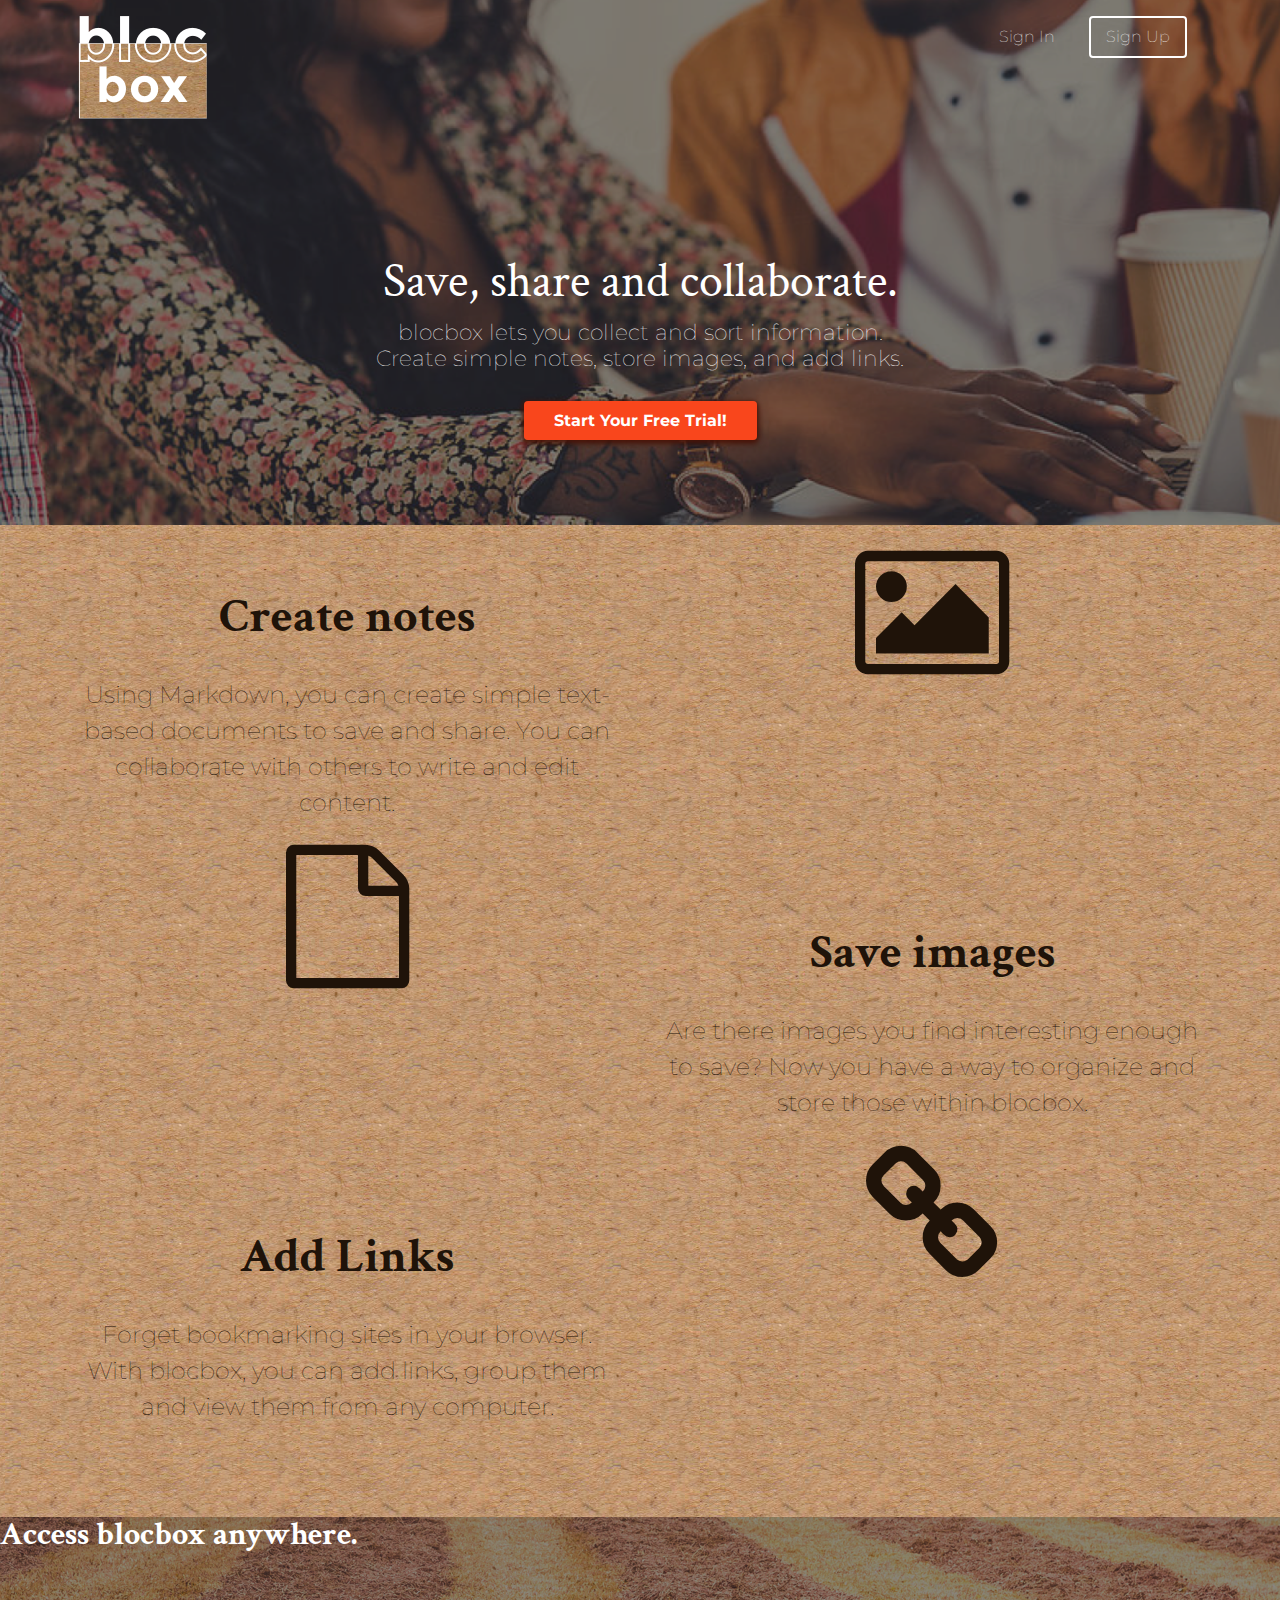
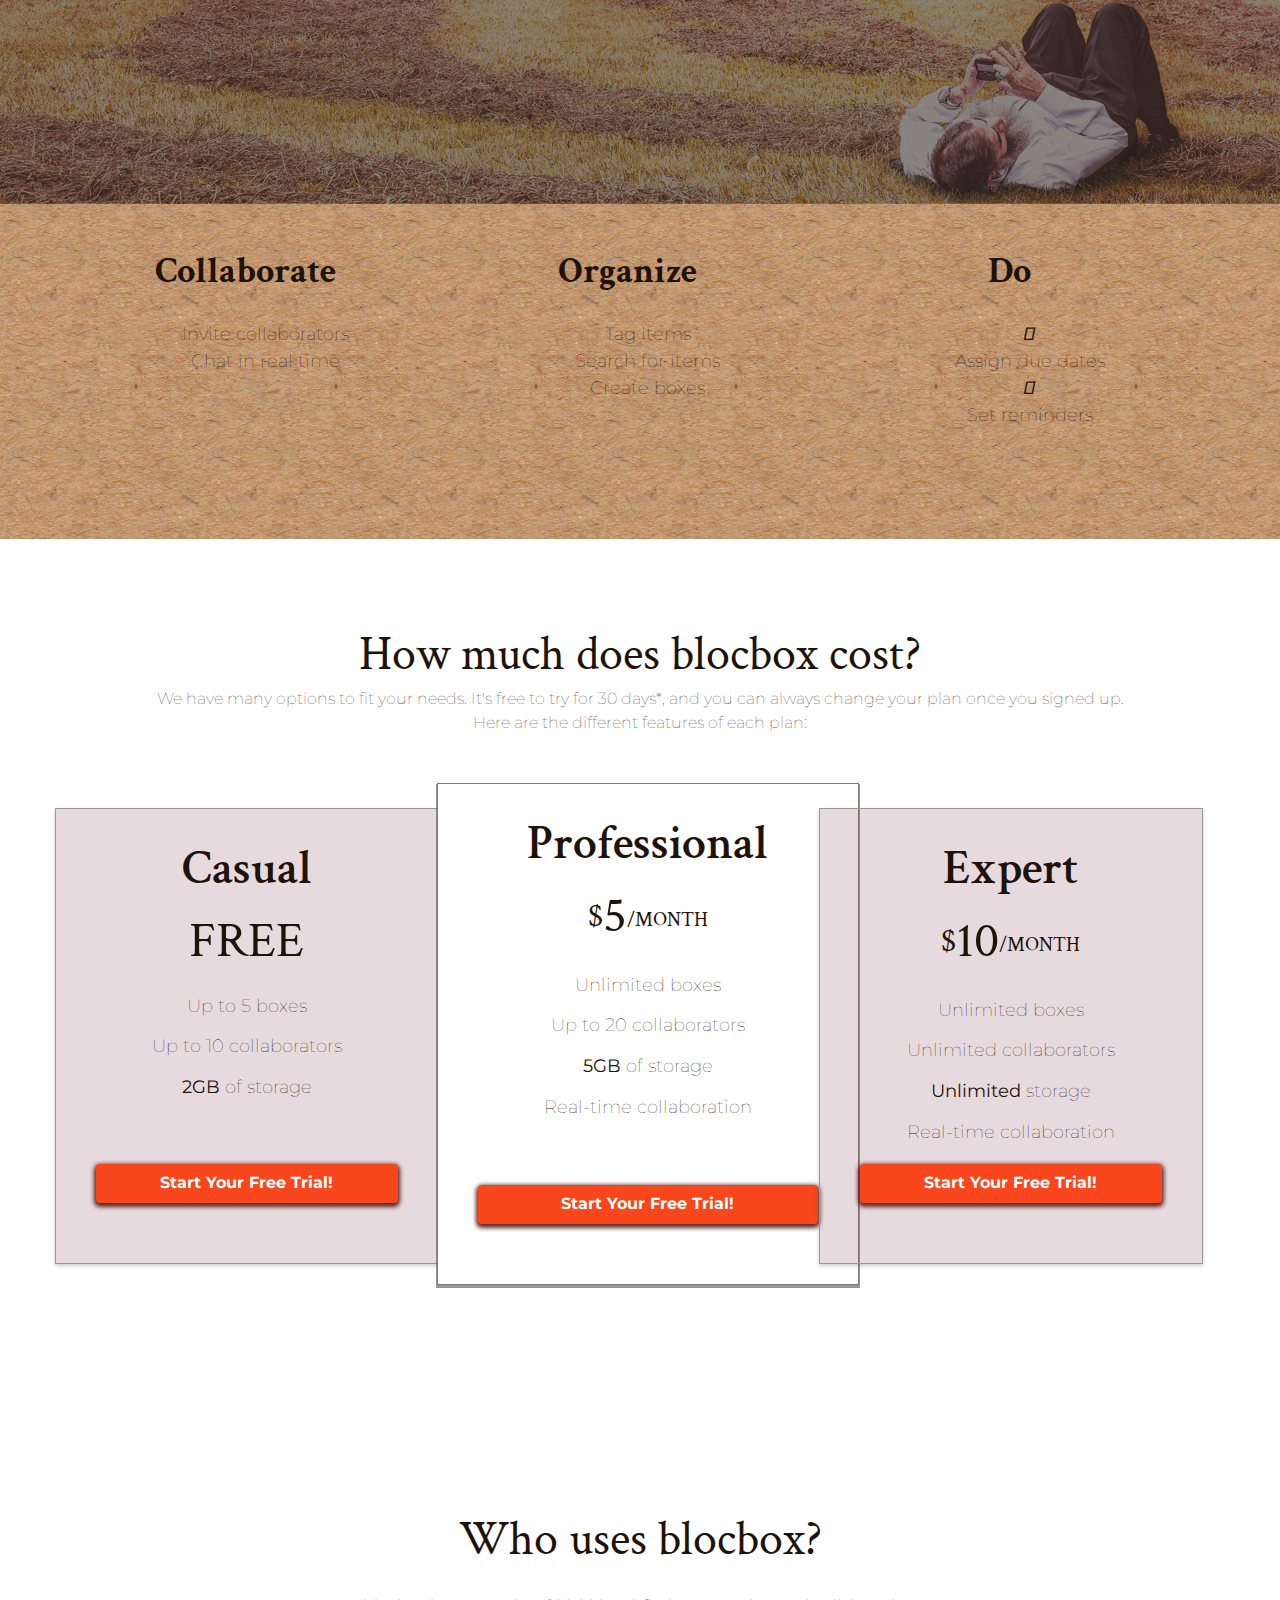
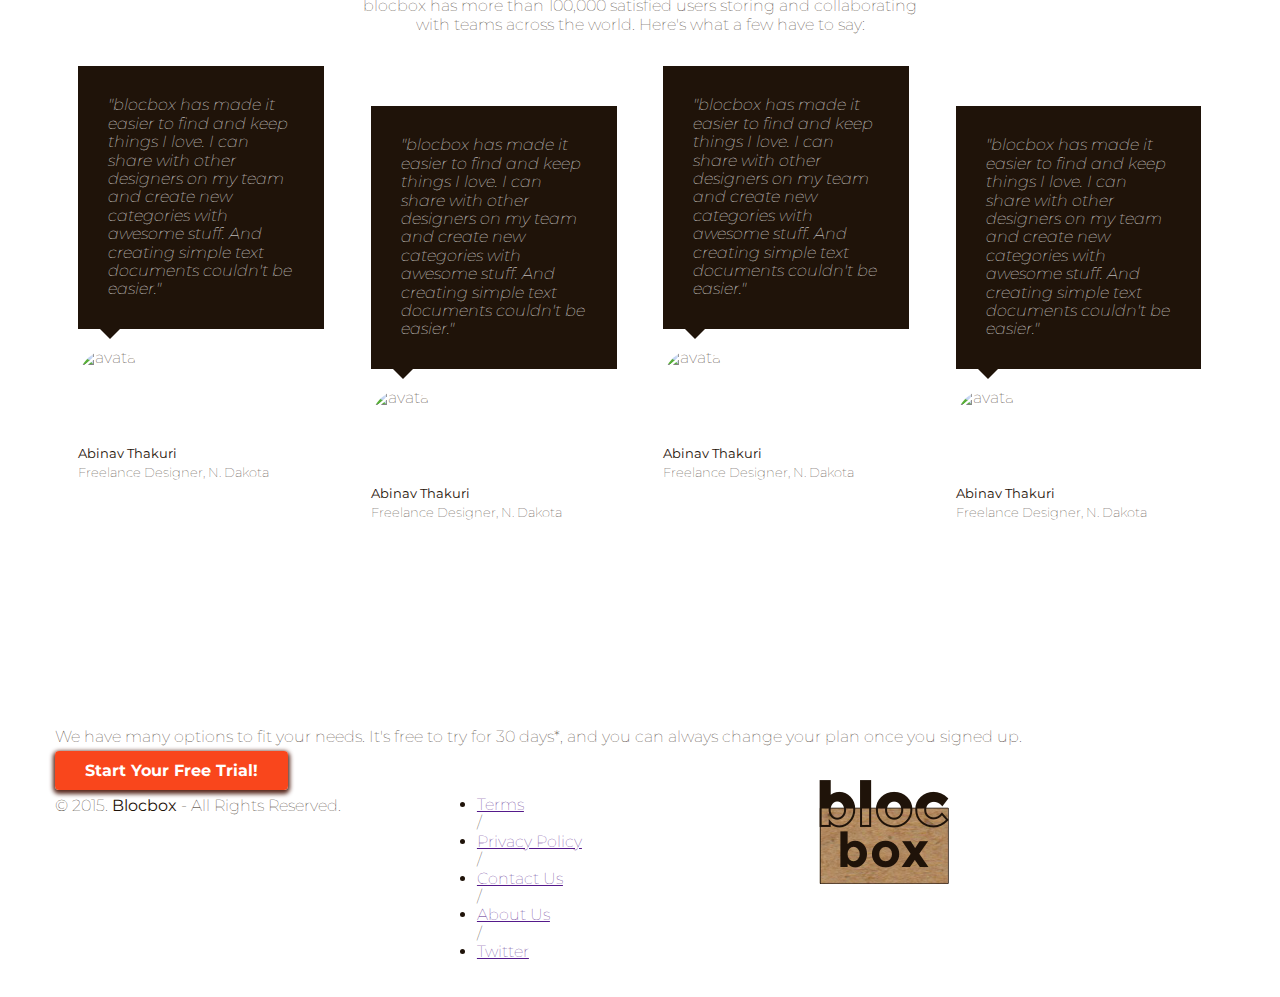
==== commit 4901fe21: "Checkpoint-31-completed" ====
--- a/index.html
+++ b/index.html
@@ -149,25 +149,31 @@
      <p>blocbox has more than 100,000 satisfied users storing and collaborating<br/> with teams across the world. Here's what a few have to say:</p>
    </div>
    <ul class="container">
+     <div class="first">
      <li class="one-fourth">
        <blockquote>"blocbox has made it easier to find and keep things I love. I can share with other designers on my team and create new categories with awesome stuff. And creating simple text documents couldn't be easier."
        </blockquote>
        <img src="https://pbs.twimg.com/profile_images/620606106142806016/_80ZF1Qd.jpg" alt="avatar"><p class="name"><strong>Abinav Thakuri</strong><br/>Freelance Designer, N. Dakota</p>
-     </li>
-     <li class="one-fourth">
-       <blockquote>"blocbox has made it easier to find and keep things I love. I can share with other designers on my team and create new categories with awesome stuff. And creating simple text documents couldn't be easier."
-       </blockquote>
-       <img src="https://pbs.twimg.com/profile_images/620606106142806016/_80ZF1Qd.jpg" alt="avatar"><p class="name"><strong>Abinav Thakuri</strong><br/>Freelance Designer, N. Dakota</p>
-     </li>
-     <li class="one-fourth">
-       <blockquote>"blocbox has made it easier to find and keep things I love. I can share with other designers on my team and create new categories with awesome stuff. And creating simple text documents couldn't be easier."
-       </blockquote>
-       <img src="https://pbs.twimg.com/profile_images/620606106142806016/_80ZF1Qd.jpg" alt="avatar"><p class="name"><strong>Abinav Thakuri</strong><br/>Freelance Designer, N. Dakota</p>
-     </li>
-     <li class="one-fourth">
-       <blockquote>"blocbox has made it easier to find and keep things I love. I can share with other designers on my team and create new categories with awesome stuff. And creating simple text documents couldn't be easier."
-       </blockquote>
-       <img src="https://pbs.twimg.com/profile_images/620606106142806016/_80ZF1Qd.jpg" alt="avatar"><p class="name"><strong>Abinav Thakuri</strong><br/>Freelance Designer, N. Dakota</p>
+       </div>
+     </li>
+     <li class="one-fourth second">
+     <div class="second">
+       <blockquote>"blocbox has made it easier to find and keep things I love. I can share with other designers on my team and create new categories with awesome stuff. And creating simple text documents couldn't be easier."
+       </blockquote>
+       <img src="https://pbs.twimg.com/profile_images/620606106142806016/_80ZF1Qd.jpg" alt="avatar"><p class="name"><strong>Abinav Thakuri</strong><br/>Freelance Designer, N. Dakota</p>
+       </div>
+     </li>
+     <li class="one-fourth third">
+       <blockquote>"blocbox has made it easier to find and keep things I love. I can share with other designers on my team and create new categories with awesome stuff. And creating simple text documents couldn't be easier."
+       </blockquote>
+       <img src="https://pbs.twimg.com/profile_images/620606106142806016/_80ZF1Qd.jpg" alt="avatar"><p class="name"><strong>Abinav Thakuri</strong><br/>Freelance Designer, N. Dakota</p>
+     </li>
+     <li class="one-fourth fourth">
+     <div class="fourth">
+       <blockquote>"blocbox has made it easier to find and keep things I love. I can share with other designers on my team and create new categories with awesome stuff. And creating simple text documents couldn't be easier."
+       </blockquote>
+       <img src="https://pbs.twimg.com/profile_images/620606106142806016/_80ZF1Qd.jpg" alt="avatar"><p class="name"><strong>Abinav Thakuri</strong><br/>Freelance Designer, N. Dakota</p>
+       </div>
      </li>
 
   </ul>
--- a/css/style.css
+++ b/css/style.css
@@ -376,6 +376,11 @@
    margin-top: 30px;
  }
 
+ .testimonials .second, .fourth{
+   position: relative;
+   top: 20px;
+ }
+
 
 
  @media (min-width: 768px) {
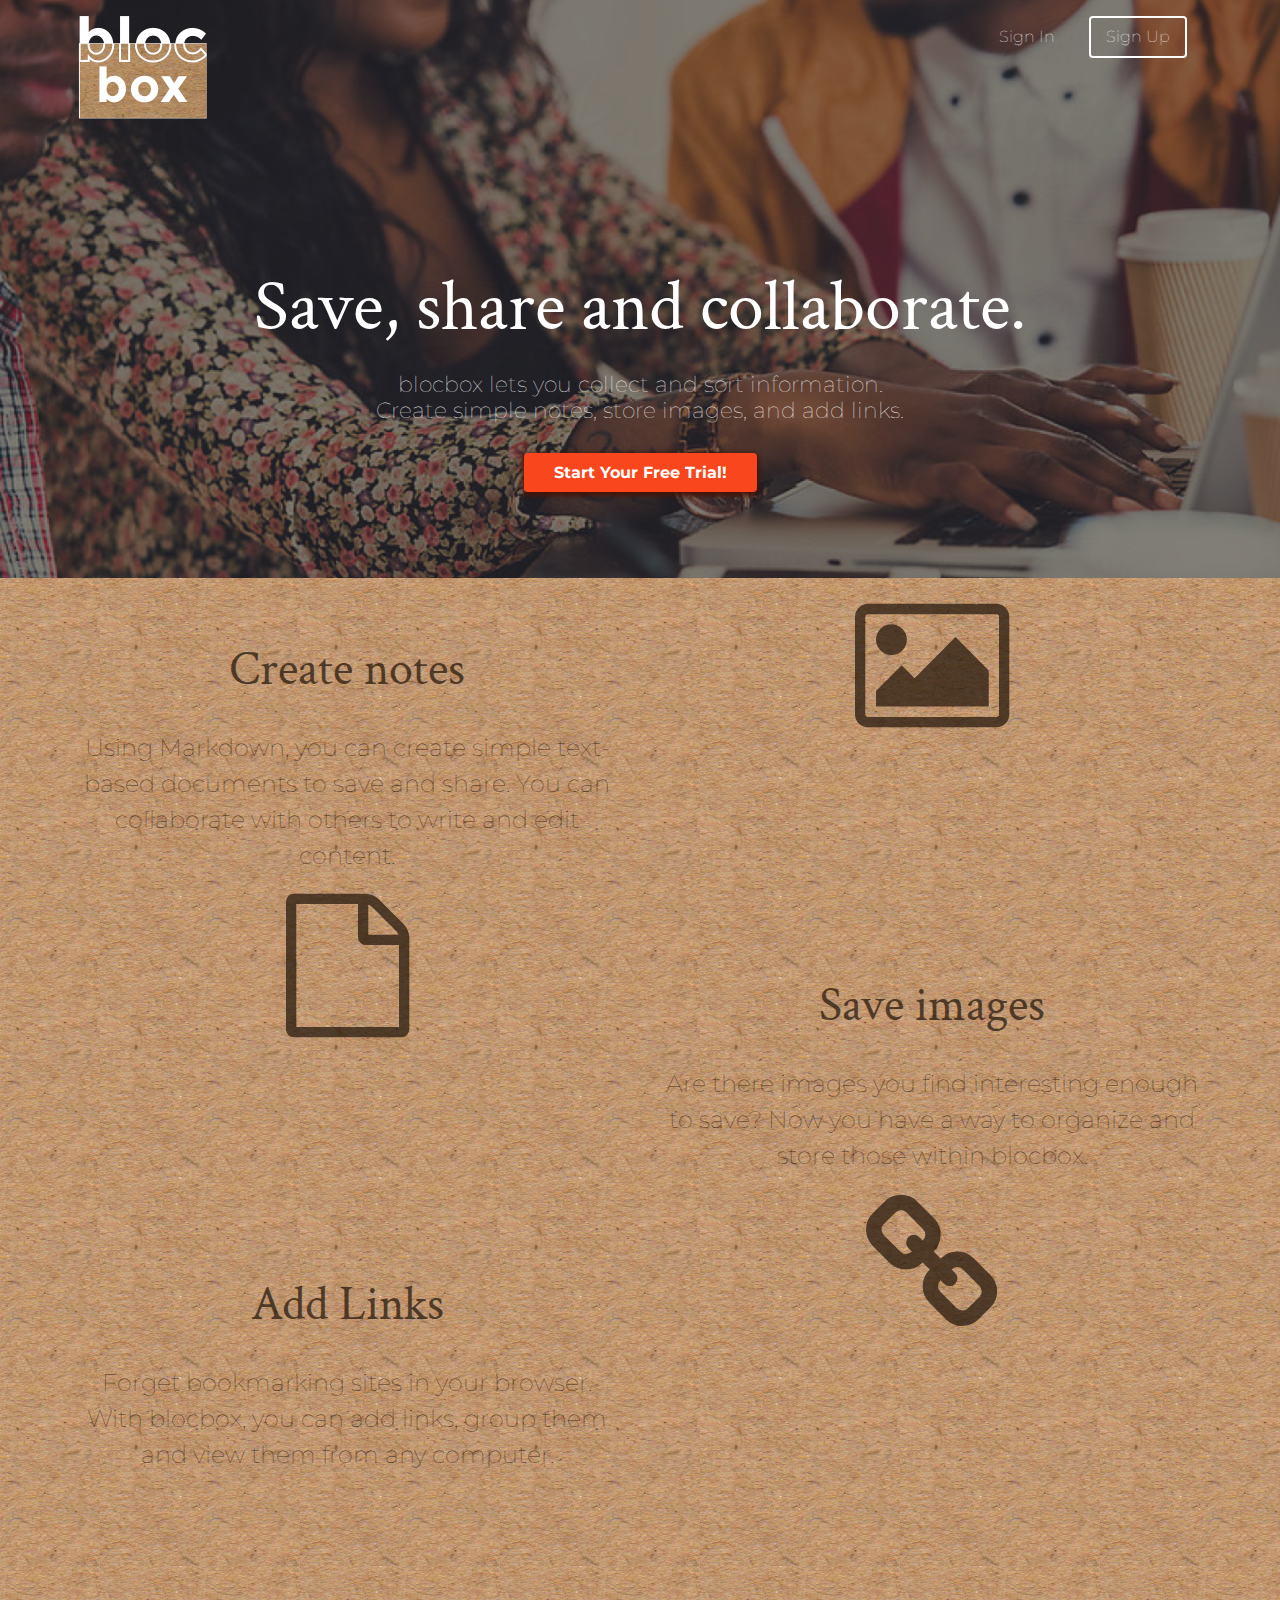
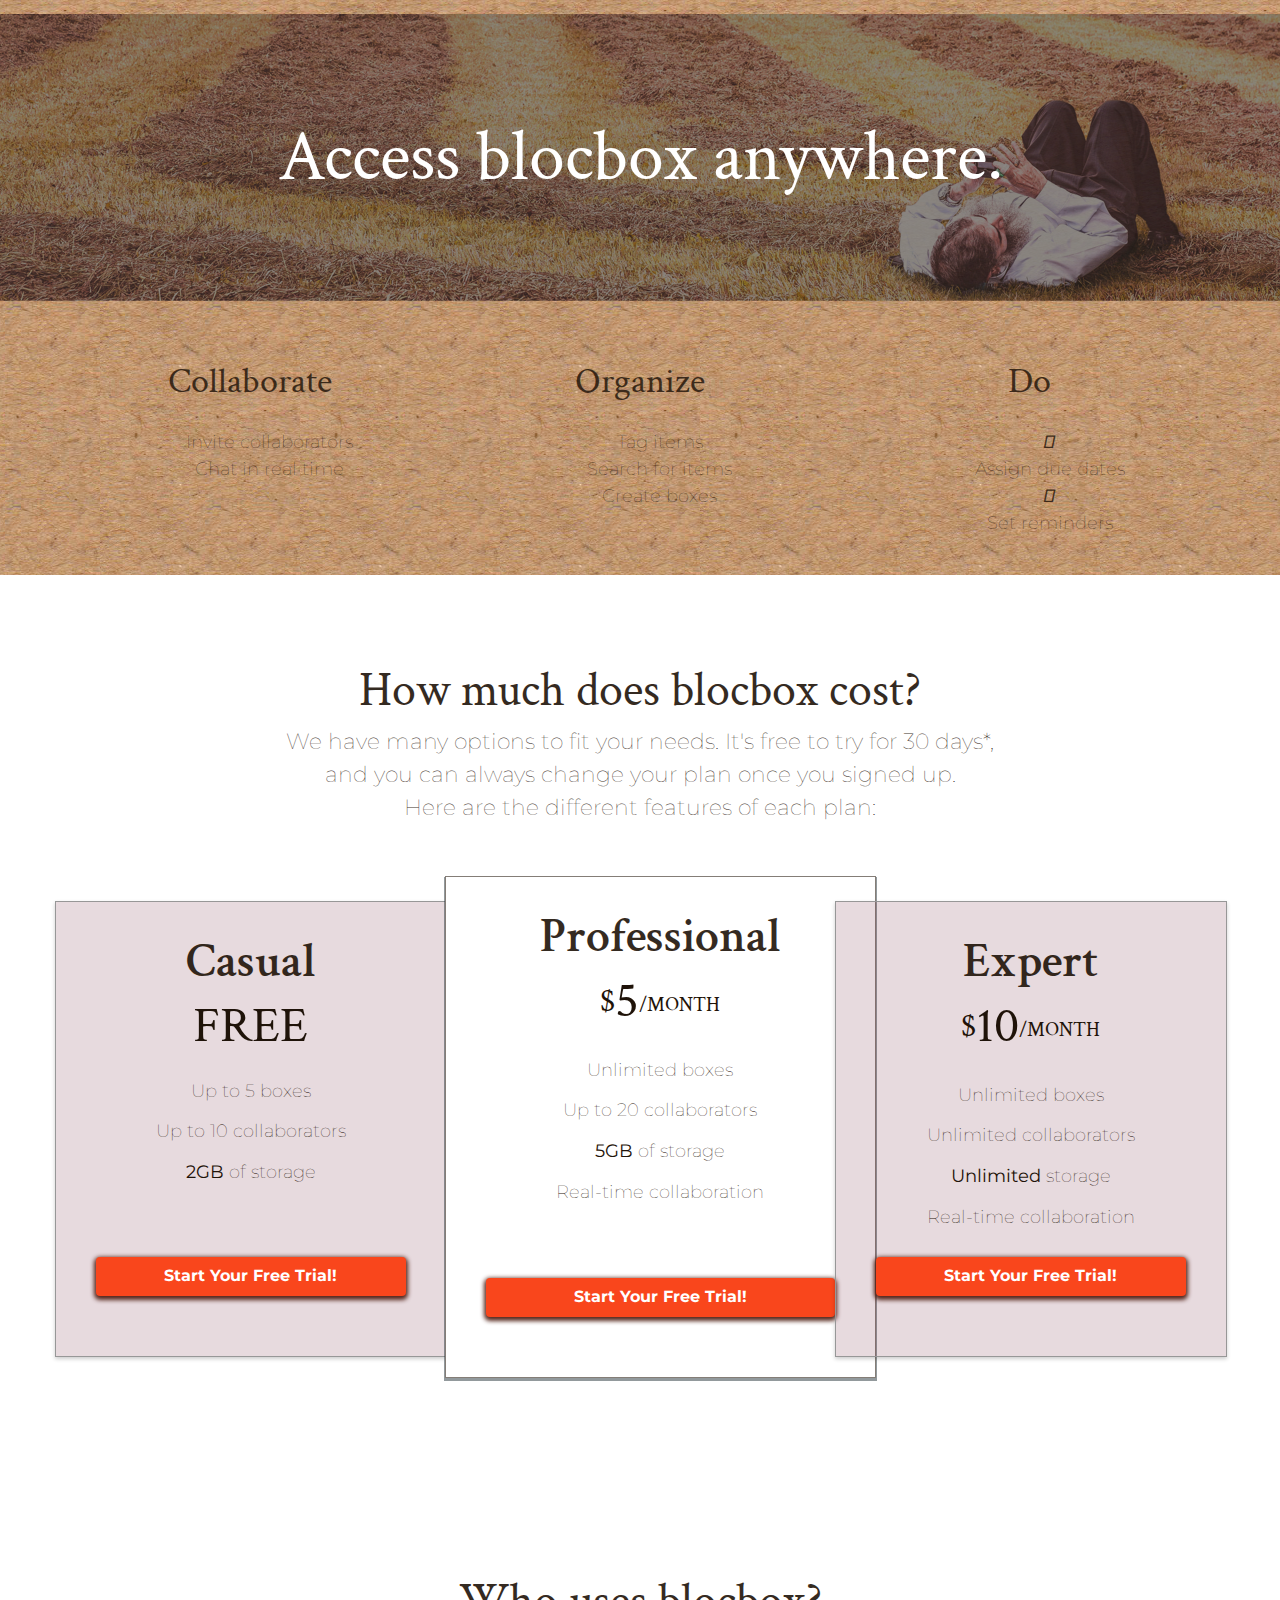
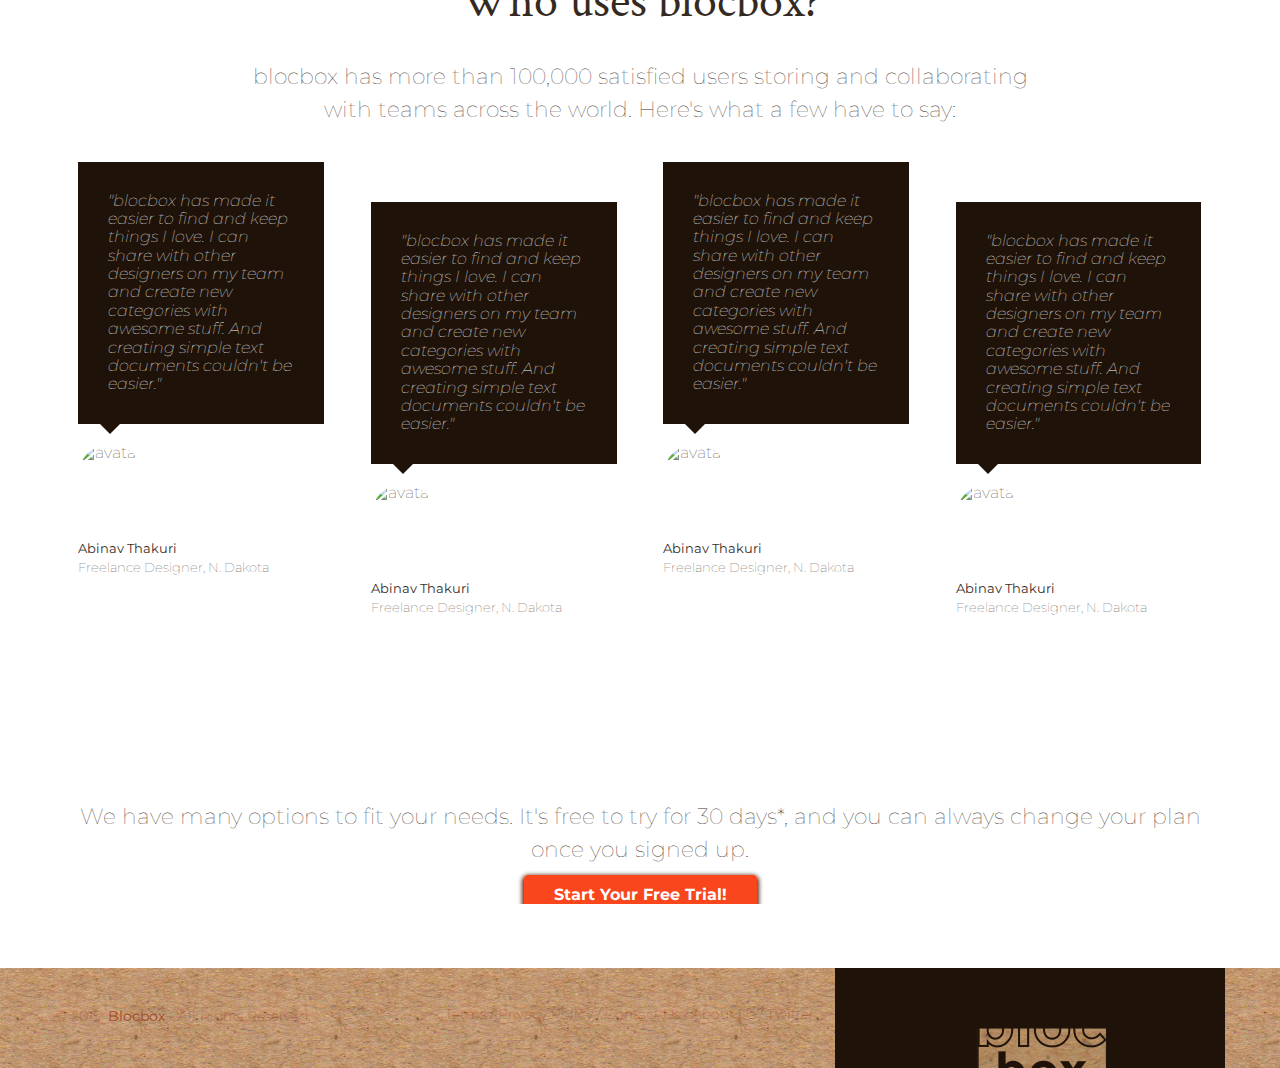
==== commit 92a89e65: "Checkpoint-32" ====
--- a/index.html
+++ b/index.html
@@ -99,7 +99,7 @@
  <section class="pricing">
    <div class="container">
      <h2>How much does blocbox cost?</h2>
-     <p>We have many options to fit your needs. It's free to try for 30 days*, and you can always change your plan once you signed up. <br/>Here are the different features of each plan:</p>
+     <p>We have many options to fit your needs. It's free to try for 30 days*, <br/>and you can always change your plan once you signed up. <br/>Here are the different features of each plan:</p>
    </div>
    <ul class="container">
      <li class="one-third">
@@ -186,6 +186,7 @@
      <p>We have many options to fit your needs. It's free to try for 30 days*, and you can always change your plan once you signed up.</p>
      <a href="signup.html" class="btn">Start Your Free Trial!</a>
    </div>
+   </section>
 
  <!-- Footer -->
  <footer>
@@ -203,7 +204,7 @@
          </ul>
        </nav>
        <div class="right-footer-block one-third">
-         <img class="logo" src="images/site-brown-logo.png" alt="Blocbox" />
+         <img class="logo" src="images/site-brown-logo.png" alt="Blocbox"/>
        </div>
    </div>
  </footer>
--- a/css/style.css
+++ b/css/style.css
@@ -54,7 +54,6 @@
    padding-bottom: 95px;
  }
  header .headline h1 {
-   font-size:48px;
    font-weight: normal;
    margin:95px 0 0;
  }
@@ -75,17 +74,38 @@
    font-family: "Crimson Text", Helvetica, Arial, serif;
    color: white;
  }
+
+ h1 {
+   font-size: 72px;
+   font-weight: normal;
+   margin-bottom: 20px;
+   line-height: 1.5em;
+ }
+ 
+
  h2 {
    font-size:48px;
    font-weight: normal;
    margin-bottom: 20px;
    line-height: 1.5em;
+   opacity: .9;
+ }
+
+ h3 {
+   font-size:36px;
+   font-weight: normal;
+   margin-bottom: 20px;
+   line-height: 1.5em;
+   opacity: .9;
  }
  p {
-   font-size:16px;
-   line-height: 19px;
+   font-size: 22px;
+   margin-bottom: 20px;
+   line-height: 1.5em;
    font-weight: 100;
- }
+   opacity: .9;
+ }
+
  /* GRID */
  .container {
    margin-right: auto;
@@ -96,7 +116,7 @@
  }
  .container:before,
  .container:after {
-   content: " ";
+   content: "";
    display: table;
  }
  .container:after {
@@ -163,13 +183,8 @@
    box-shadow: 0 2px 4px 2px rgba(71,19,7,0.90);;
  }
 
-.container-second-hero {
-  vertical-align: top;
-  height: 287px;
-  background-image: url("images/Guy-on-grass.png"); 
-  background-size: cover;
-  position: relative;
-}
+
+/*BENEFITS*/
 
  .benefits {
  background-image: url("images/cardboard.png");
@@ -194,35 +209,47 @@
    display: block;
    height: 336px;
    width: 100%;
+   opacity: .7;
  }
 
 
  .benefits h2 {
    color:#1F1309;
-   font-size: 48px;
-   font-weight: bold;
+   opacity: .7;
  }
 
  .benefits p{
    font-size: 24px;
    line-height: 1.5em;
- }
+   opacity: .8;
+ }
+
+ /*SECOND HERO*/
+
+ .container-second-hero {
+  vertical-align: top;
+  height: 287px;
+  background-image: url("images/Guy-on-grass.png"); 
+  background-size: cover;
+  position: relative;
+}
+
+/*ADDITIONAL FEATURES*/
 
  .additional-features {
    background-image: url("images/cardboard.png");
    background-repeat: repeat;
    text-align: center;
    display:block;
-   padding-bottom: 72px;
    display: table;
    width: 100%;
  }
 
 .additional-features h1{
    display: table-cell;
-   vertical-align: center;
-   text-align: center;
-
+   text-align: center;
+   display:block;
+   padding-top: 90px;
 }
 
 .additional-features h3{
@@ -238,19 +265,23 @@
     line-height: 1.5em;
     font-weight: 100;
     list-style: none;
-}
+    opacity: .9;
+}
+
+
 
  /* PRICING */
  .pricing {
    background: #FFFFFF;
    padding:4em 0;
    text-align: center;
-   padding:4em 0;
- }
+ }
+
  .pricing h2, .pricing h3, .pricing h4, .pricing p {
    color:#1F1309;
    line-height: 0.5em;
  }
+
  .pricing ul {
    margin:0 auto;
    padding:2em 0;
@@ -327,12 +358,15 @@
 
 /* TESTIMONIALS */
  .testimonials {
-   padding:4em 0;
-   text-align: center;
- }
+   padding:2em 0;
+   text-align: center;
+ }
+
+
  .testimonials h2 {
    color:#1F1309;
  }
+
  .testimonials ul li {
    list-style-type: none;
  }
@@ -381,7 +415,67 @@
    top: 20px;
  }
 
-
+ .CTA {
+   background: #FFFFFF;
+   text-align: center;
+   margin-bottom: 4em;
+ }
+
+
+ /* FOOTER */
+ footer {
+   background-color: #1F1309;
+   background-image: url("images/cardboard.png");
+   color: #FFFFFF;
+   height: 150px;
+   position: relative;
+   overflow: hidden;
+   z-index: 0;
+ }
+
+ footer p, footer nav ul {
+   font-size:14px;
+   font-weight:100;
+   text-align: center;
+   margin: 10px auto 0;
+    color: #9C4022;
+ }
+
+ footer nav ul li {
+   list-style-type: none;
+   display: inline;
+ }
+ footer nav ul li a {
+   text-decoration: none;
+    color: #9C4022;
+ }
+ footer .right-footer-block {
+   background-color: transparent;
+ }
+ footer .logo{
+   padding: -2.35em 0;
+   margin: 0 auto;
+   display: block;
+}
+
+@media (min-width: 992px){
+   footer{
+     background-color: #1F1309;
+     background-image: url("images/cardboard.png");
+     height: 100px;
+   }
+   footer p, footer nav ul{
+     padding: 2em 0;
+     text-align: left;
+   }
+   footer .right-footer-block {
+     background-color: #1F1309;
+   }
+
+   footer .logo{
+     padding: 2em 0 2em 1.5em;
+   }
+ }
 
  @media (min-width: 768px) {
    .container {
@@ -396,7 +490,7 @@
      width:46%;
    }
    .one-third {
-     width:32.64177%;
+     width:33.333%;
      padding-left:0;
      padding-right:0;
      margin-left:0;
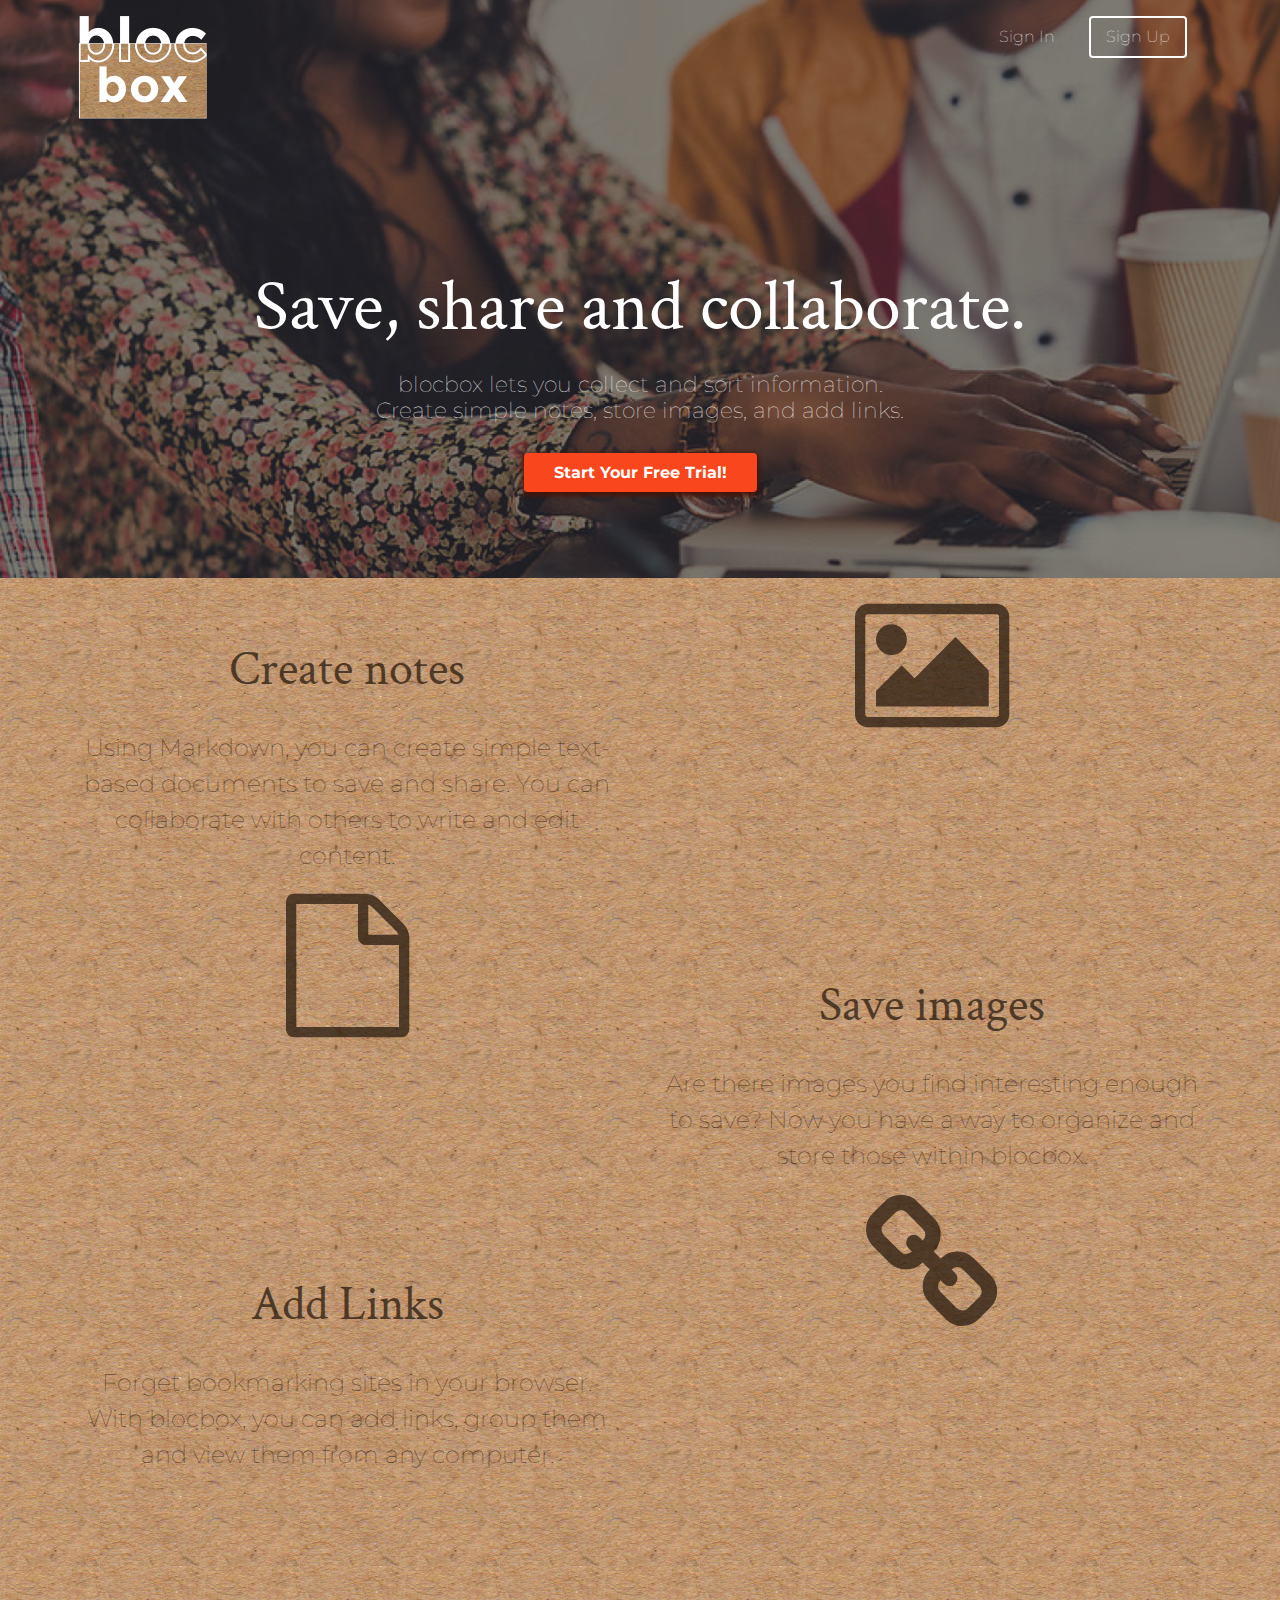
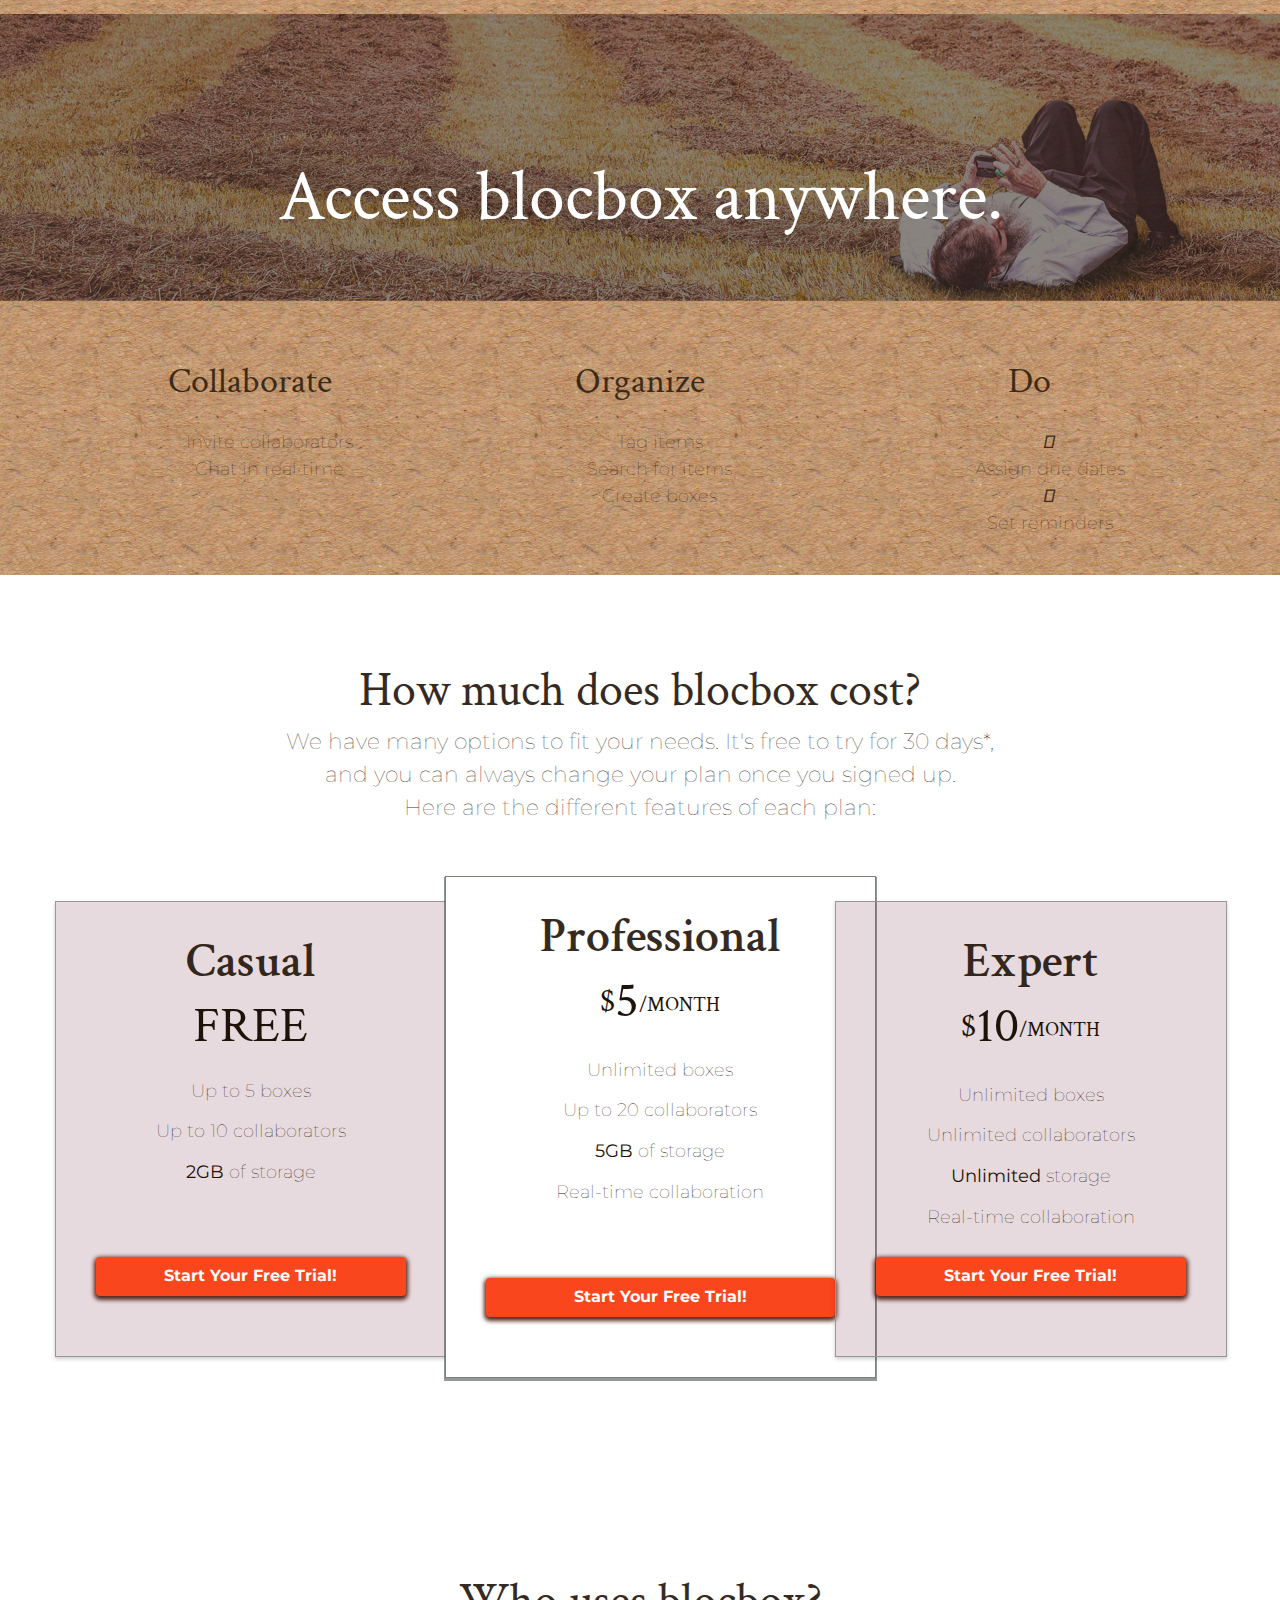
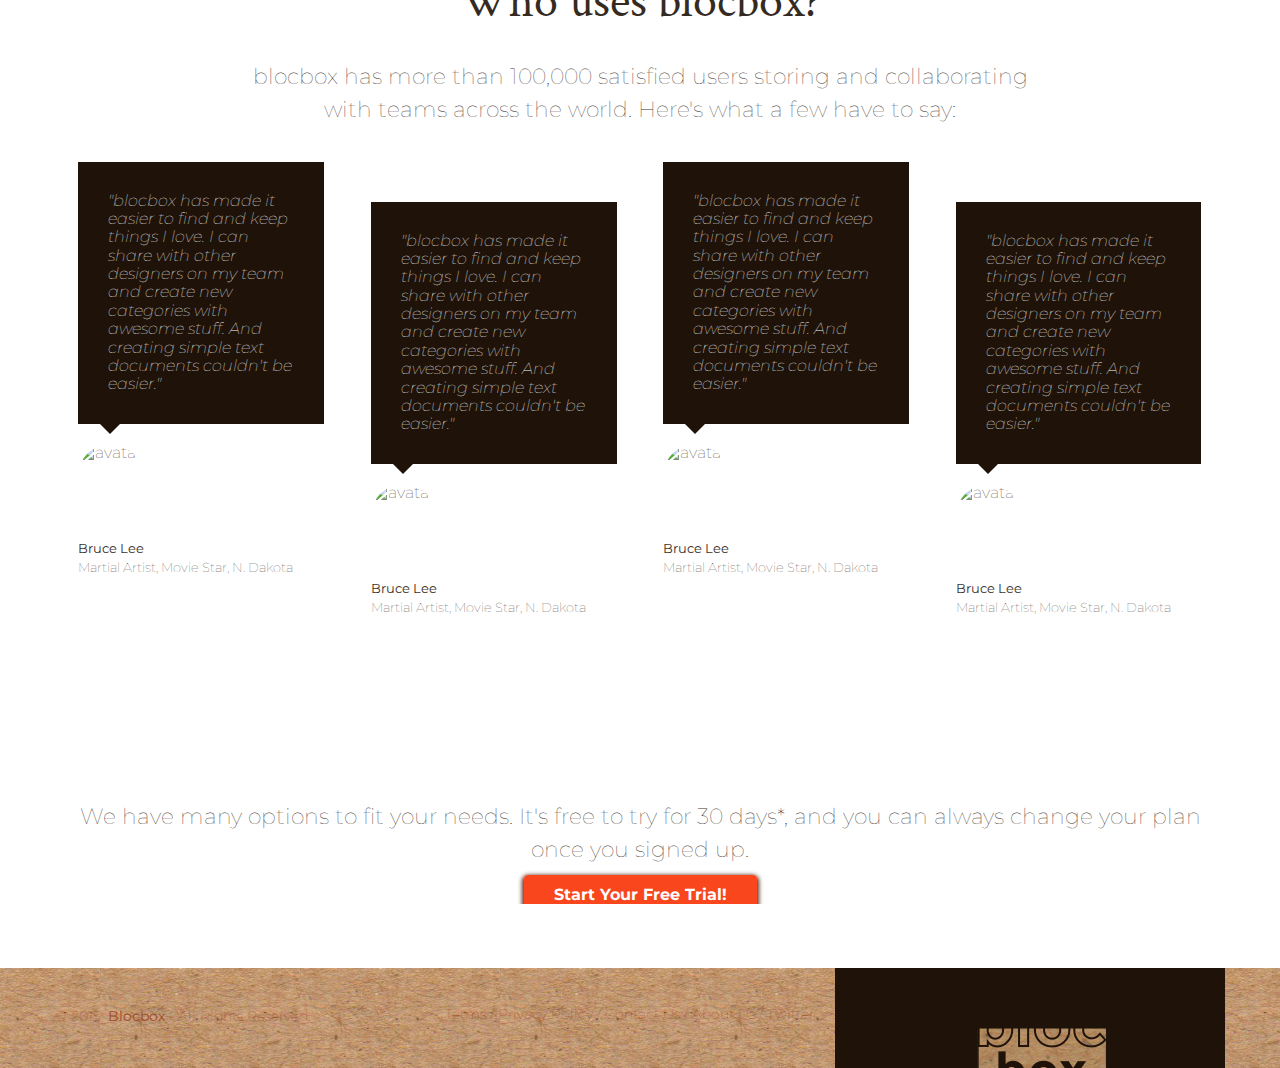
==== commit 58be6041: "Assignment 33 completed" ====
--- a/index.html
+++ b/index.html
@@ -153,26 +153,26 @@
      <li class="one-fourth">
        <blockquote>"blocbox has made it easier to find and keep things I love. I can share with other designers on my team and create new categories with awesome stuff. And creating simple text documents couldn't be easier."
        </blockquote>
-       <img src="https://pbs.twimg.com/profile_images/620606106142806016/_80ZF1Qd.jpg" alt="avatar"><p class="name"><strong>Abinav Thakuri</strong><br/>Freelance Designer, N. Dakota</p>
+       <img src="http://www.radfaces.com/images/avatars/bruce-lee.jpg" alt="avatar"><p class="name"><strong>Bruce Lee</strong><br/>Martial Artist, Movie Star, N. Dakota</p>
        </div>
      </li>
      <li class="one-fourth second">
      <div class="second">
        <blockquote>"blocbox has made it easier to find and keep things I love. I can share with other designers on my team and create new categories with awesome stuff. And creating simple text documents couldn't be easier."
        </blockquote>
-       <img src="https://pbs.twimg.com/profile_images/620606106142806016/_80ZF1Qd.jpg" alt="avatar"><p class="name"><strong>Abinav Thakuri</strong><br/>Freelance Designer, N. Dakota</p>
+       <img src="http://www.radfaces.com/images/avatars/bruce-lee.jpg" alt="avatar"><p class="name"><strong>Bruce Lee</strong><br/>Martial Artist, Movie Star, N. Dakota</p>
        </div>
      </li>
      <li class="one-fourth third">
        <blockquote>"blocbox has made it easier to find and keep things I love. I can share with other designers on my team and create new categories with awesome stuff. And creating simple text documents couldn't be easier."
        </blockquote>
-       <img src="https://pbs.twimg.com/profile_images/620606106142806016/_80ZF1Qd.jpg" alt="avatar"><p class="name"><strong>Abinav Thakuri</strong><br/>Freelance Designer, N. Dakota</p>
+       <img src="http://www.radfaces.com/images/avatars/bruce-lee.jpg" alt="avatar"><p class="name"><strong>Bruce Lee</strong><br/>Martial Artist, Movie Star, N. Dakota</p>
      </li>
      <li class="one-fourth fourth">
      <div class="fourth">
        <blockquote>"blocbox has made it easier to find and keep things I love. I can share with other designers on my team and create new categories with awesome stuff. And creating simple text documents couldn't be easier."
        </blockquote>
-       <img src="https://pbs.twimg.com/profile_images/620606106142806016/_80ZF1Qd.jpg" alt="avatar"><p class="name"><strong>Abinav Thakuri</strong><br/>Freelance Designer, N. Dakota</p>
+       <img src="http://www.radfaces.com/images/avatars/bruce-lee.jpg" alt="avatar"><p class="name"><strong>Bruce Lee</strong><br/>Martial Artist, Movie Star, N. Dakota</p>
        </div>
      </li>
 
--- a/css/style.css
+++ b/css/style.css
@@ -249,7 +249,7 @@
    display: table-cell;
    text-align: center;
    display:block;
-   padding-top: 90px;
+   padding-top: 130px;
 }
 
 .additional-features h3{
